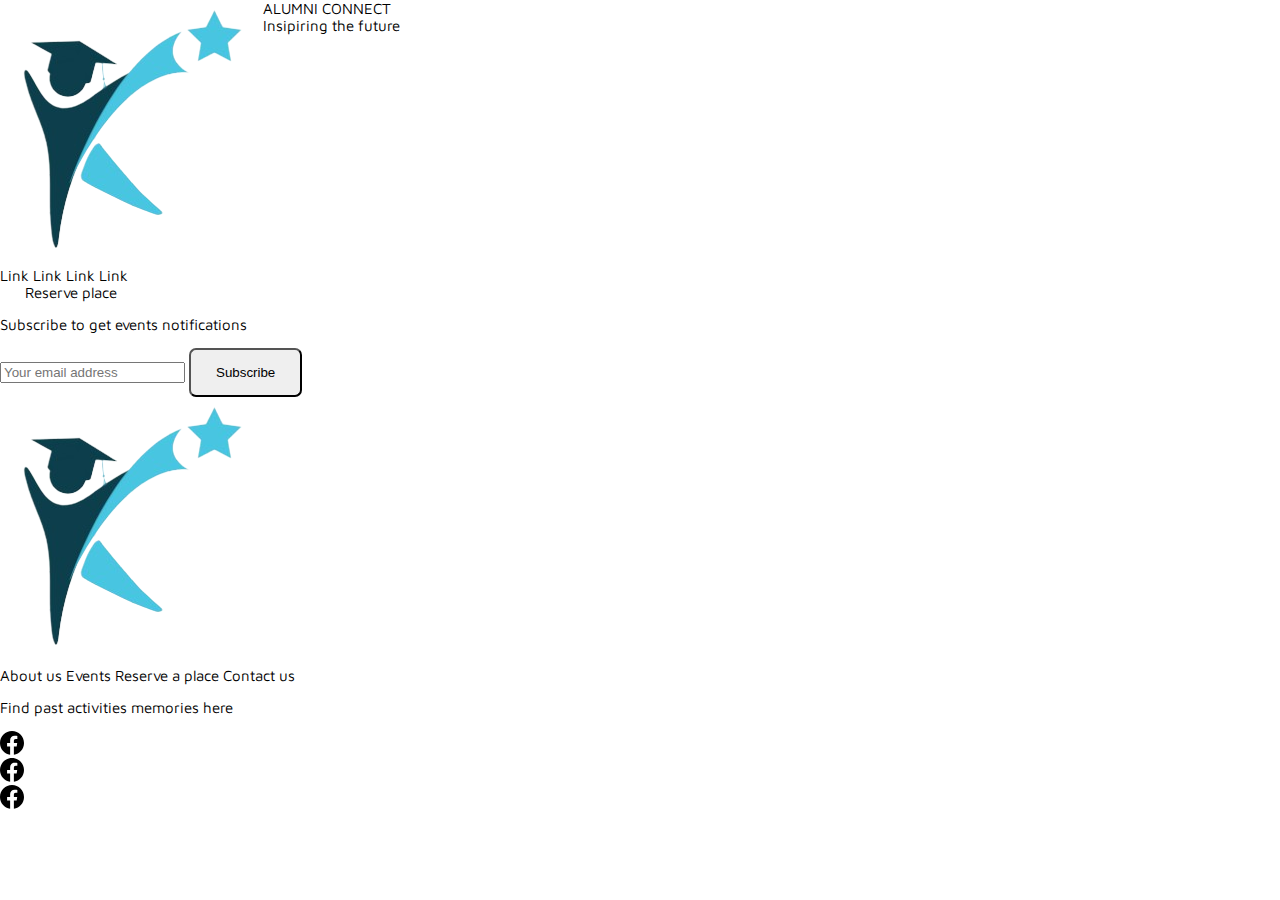
==== index.html @ 7a1c4de3 "Layout and initial commit" ====
<!DOCTYPE html>
<html lang="en">
  <head>
    <meta charset="UTF-8" />
    <meta name="viewport" content="width=device-width, initial-scale=1.0" />
    <title>Document</title>
    <link rel="stylesheet" href="./styles/styles.css" />
    <link
      href="https://fonts.googleapis.com/css2?family=Maven+Pro:wght@400..900&display=swap"
      rel="stylesheet"
    />
  </head>
  <body>
    <div class="body-container">
      <header class="header">
        <div class="brand flex">
          <img src="./images/logo.png" alt="Logo Image" />
          <div class="desc">
            <div class="site-name">ALUMNI CONNECT</div>
            <div class="site-slogan">Insipiring the future</div>
          </div>
        </div>
        <div class="links">
          <a href="#">Link</a>
          <a href="#">Link</a>
          <a href="#">Link</a>
          <a href="#">Link</a>
        </div>
        <div class="primary-btn">
          <a href="#" class="btn-link btn">Reserve place</a>
        </div>
      </header>
    </div>

    <main>
      <section class="section hero-section">
        <!-- Hero section -->
      </section>

      <section class="section upcoming-section">
        <!-- Upcoming -->
      </section>

      <section class="section about-section">
        <!-- about -->
      </section>

      <section class="section three-events-section">
        <!-- Three events -->
      </section>
    </main>

    <footer>
      <div class="newsletter">
        <p>Subscribe to get events notifications</p>
        <div class="input-div">
          <input type="text" name="" placeholder="Your email address " />
          <button class="btn">Subscribe</button>
        </div>
      </div>

      <div class="footer-body">
        <div class="left">
          <div class="logo">
            <img src="./images/logo.png" alt="Logo Image" />
          </div>
          <div class="links">
            <a href="#">About us</a>
            <a href="#">Events</a>
            <a href="#">Reserve a place</a>
            <a href="#">Contact us</a>
          </div>
          <div class="right">
            <p>Find past activities memories here</p>
            <div class="social-media">
              <div class="facebook link">
                <svg height="24" version="1.1" viewBox="0 0 512 512">
                  <path
                    d="M255.022,511.998l0.229,0.001l-0.079,0l-0.15,-0.001Zm1.806,0.001l-0.079,0l0.229,-0.001l-0.15,0.001Zm-2.588,-0.005l0.247,0.001l-0.142,0l-0.105,-0.001Zm3.415,0.001l-0.142,0l0.247,-0.001l-0.105,0.001Zm-4.169,-0.007l0.165,0.001l-0.132,-0.001l-0.033,0Zm4.995,0l-0.132,0.001l0.165,-0.001l-0.033,0Zm0.826,-0.009l-0.058,0.001l0.223,-0.003l-0.165,0.002Zm-6.779,-0.002l0.223,0.003l-0.058,-0.001l-0.165,-0.002Zm7.604,-0.01l-0.135,0.002l0.275,-0.004l-0.14,0.002Zm-8.404,-0.002l0.275,0.004l-0.135,-0.002l-0.14,-0.002Zm9.228,-0.012l-0.182,0.003l0.254,-0.005l-0.072,0.002Zm-9.984,-0.002l0.254,0.005l-0.182,-0.003l-0.072,-0.002Zm-0.937,-0.019l0.225,0.005l-0.04,-0.001l-0.185,-0.004Zm11.745,0.004l-0.04,0.001l0.225,-0.005l-0.185,0.004Zm-12.567,-0.025l0.309,0.008l-0.125,-0.003l-0.184,-0.005Zm13.39,0.005l-0.125,0.003l0.309,-0.008l-0.184,0.005Zm0.823,-0.022l-0.201,0.006l0.316,-0.009l-0.115,0.003Zm-14.967,-0.003l0.316,0.009l-0.201,-0.006l-0.115,-0.003Zm-0.72,-0.022l0.225,0.007l-0.212,-0.007l-0.194,-0.006l0.181,0.006Zm16.509,0l-0.212,0.007l0.225,-0.007l0.181,-0.006l-0.194,0.006Zm0.821,-0.027l-0.112,0.004l0.345,-0.012l-0.233,0.008Zm-18.371,-0.008l0.345,0.012l-0.112,-0.004l-0.233,-0.008Zm-0.749,-0.028l0.362,0.013l-0.201,-0.007l-0.161,-0.006Zm19.941,0.006l-0.201,0.007l0.362,-0.013l-0.161,0.006Zm-20.676,-0.036l0.354,0.015l-0.277,-0.011l-0.077,-0.004Zm21.495,0.004l-0.277,0.011l0.354,-0.015l-0.077,0.004Zm-22.525,-0.049l0.38,0.017l-0.093,-0.003l-0.287,-0.014Zm23.345,0.014l-0.093,0.003l0.38,-0.017l-0.287,0.014Zm-24.084,-0.048l0.394,0.018l-0.186,-0.008l-0.208,-0.01Zm24.902,0.01l-0.186,0.008l0.394,-0.018l-0.208,0.01Zm-25.63,-0.047l0.397,0.02l-0.279,-0.013l-0.118,-0.007Zm26.448,0.007l-0.279,0.013l0.397,-0.02l-0.118,0.007Zm0.818,-0.043l-0.362,0.019l0.321,-0.017l0.378,-0.021l-0.337,0.019Zm-27.925,0.002l0.321,0.017l-0.362,-0.019l-0.337,-0.019l0.378,0.021Zm28.741,-0.048l-0.16,0.009l0.406,-0.023l-0.246,0.014Zm-29.844,-0.014l0.406,0.023l-0.16,-0.009l-0.246,-0.014Zm-0.722,-0.043l0.405,0.024l-0.253,-0.014l-0.152,-0.01Zm31.382,0.01l-0.253,0.014l0.405,-0.024l-0.152,0.01Zm-32.071,-0.053l0.365,0.023l-0.34,-0.021l-0.342,-0.022l0.317,0.02Zm32.887,0.002l-0.34,0.021l0.365,-0.023l0.317,-0.02l-0.342,0.022Zm0.814,-0.053l-0.122,0.008l0.387,-0.026l-0.265,0.018Zm-34.755,-0.018l0.387,0.026l-0.122,-0.008l-0.265,-0.018Zm-0.721,-0.05l0.38,0.027l-0.208,-0.014l-0.172,-0.013Zm36.29,0.013l-0.208,0.014l0.38,-0.027l-0.172,0.013Zm-37.009,-0.064l0.349,0.025l-0.271,-0.019l-0.078,-0.006Zm37.822,0.006l-0.271,0.019l0.349,-0.025l-0.078,0.006Zm-38.789,-0.079l0.306,0.023l-0.074,-0.005l-0.232,-0.018Zm39.602,0.018l-0.074,0.005l0.306,-0.023l-0.232,0.018Zm0.811,-0.063l-0.146,0.011l0.311,-0.025l-0.165,0.014Zm-41.157,-0.014l0.311,0.025l-0.146,-0.011l-0.165,-0.014Zm-0.725,-0.059l0.264,0.022l-0.186,-0.015l-0.078,-0.007Zm42.694,0.007l-0.186,0.015l0.264,-0.022l-0.078,0.007Zm-43.492,-0.074l0.079,0.007l-0.013,-0.001l-0.066,-0.006Zm44.302,0.006l-0.013,0.001l0.079,-0.007l-0.066,0.006Zm0.81,-0.071l-0.072,0.006l0.181,-0.016l-0.109,0.01Zm-45.965,-0.01l0.181,0.016l-0.072,-0.006l-0.109,-0.01Zm-0.75,-0.068l0.135,0.013l-0.084,-0.008l-0.051,-0.005Zm47.523,0.005l-0.084,0.008l0.135,-0.013l-0.051,0.005Zm-63.736,-2.025c-122.319,-19.226 -216,-125.203 -216,-252.887c0,-141.29 114.71,-256 256,-256c141.29,0 256,114.71 256,256c0,127.684 -93.681,233.661 -216,252.887l0,-178.887l59.65,0l11.35,-74l-71,0l0,-48.021c0,-20.245 9.918,-39.979 41.719,-39.979l32.281,0l0,-63c0,0 -29.296,-5 -57.305,-5c-58.476,0 -96.695,35.44 -96.695,99.6l0,56.4l-65,0l0,74l65,0l0,178.887Z"
                  />
                </svg>
              </div>
              <div class="facebook link">
                <svg height="24" version="1.1" viewBox="0 0 512 512">
                  <path
                    d="M255.022,511.998l0.229,0.001l-0.079,0l-0.15,-0.001Zm1.806,0.001l-0.079,0l0.229,-0.001l-0.15,0.001Zm-2.588,-0.005l0.247,0.001l-0.142,0l-0.105,-0.001Zm3.415,0.001l-0.142,0l0.247,-0.001l-0.105,0.001Zm-4.169,-0.007l0.165,0.001l-0.132,-0.001l-0.033,0Zm4.995,0l-0.132,0.001l0.165,-0.001l-0.033,0Zm0.826,-0.009l-0.058,0.001l0.223,-0.003l-0.165,0.002Zm-6.779,-0.002l0.223,0.003l-0.058,-0.001l-0.165,-0.002Zm7.604,-0.01l-0.135,0.002l0.275,-0.004l-0.14,0.002Zm-8.404,-0.002l0.275,0.004l-0.135,-0.002l-0.14,-0.002Zm9.228,-0.012l-0.182,0.003l0.254,-0.005l-0.072,0.002Zm-9.984,-0.002l0.254,0.005l-0.182,-0.003l-0.072,-0.002Zm-0.937,-0.019l0.225,0.005l-0.04,-0.001l-0.185,-0.004Zm11.745,0.004l-0.04,0.001l0.225,-0.005l-0.185,0.004Zm-12.567,-0.025l0.309,0.008l-0.125,-0.003l-0.184,-0.005Zm13.39,0.005l-0.125,0.003l0.309,-0.008l-0.184,0.005Zm0.823,-0.022l-0.201,0.006l0.316,-0.009l-0.115,0.003Zm-14.967,-0.003l0.316,0.009l-0.201,-0.006l-0.115,-0.003Zm-0.72,-0.022l0.225,0.007l-0.212,-0.007l-0.194,-0.006l0.181,0.006Zm16.509,0l-0.212,0.007l0.225,-0.007l0.181,-0.006l-0.194,0.006Zm0.821,-0.027l-0.112,0.004l0.345,-0.012l-0.233,0.008Zm-18.371,-0.008l0.345,0.012l-0.112,-0.004l-0.233,-0.008Zm-0.749,-0.028l0.362,0.013l-0.201,-0.007l-0.161,-0.006Zm19.941,0.006l-0.201,0.007l0.362,-0.013l-0.161,0.006Zm-20.676,-0.036l0.354,0.015l-0.277,-0.011l-0.077,-0.004Zm21.495,0.004l-0.277,0.011l0.354,-0.015l-0.077,0.004Zm-22.525,-0.049l0.38,0.017l-0.093,-0.003l-0.287,-0.014Zm23.345,0.014l-0.093,0.003l0.38,-0.017l-0.287,0.014Zm-24.084,-0.048l0.394,0.018l-0.186,-0.008l-0.208,-0.01Zm24.902,0.01l-0.186,0.008l0.394,-0.018l-0.208,0.01Zm-25.63,-0.047l0.397,0.02l-0.279,-0.013l-0.118,-0.007Zm26.448,0.007l-0.279,0.013l0.397,-0.02l-0.118,0.007Zm0.818,-0.043l-0.362,0.019l0.321,-0.017l0.378,-0.021l-0.337,0.019Zm-27.925,0.002l0.321,0.017l-0.362,-0.019l-0.337,-0.019l0.378,0.021Zm28.741,-0.048l-0.16,0.009l0.406,-0.023l-0.246,0.014Zm-29.844,-0.014l0.406,0.023l-0.16,-0.009l-0.246,-0.014Zm-0.722,-0.043l0.405,0.024l-0.253,-0.014l-0.152,-0.01Zm31.382,0.01l-0.253,0.014l0.405,-0.024l-0.152,0.01Zm-32.071,-0.053l0.365,0.023l-0.34,-0.021l-0.342,-0.022l0.317,0.02Zm32.887,0.002l-0.34,0.021l0.365,-0.023l0.317,-0.02l-0.342,0.022Zm0.814,-0.053l-0.122,0.008l0.387,-0.026l-0.265,0.018Zm-34.755,-0.018l0.387,0.026l-0.122,-0.008l-0.265,-0.018Zm-0.721,-0.05l0.38,0.027l-0.208,-0.014l-0.172,-0.013Zm36.29,0.013l-0.208,0.014l0.38,-0.027l-0.172,0.013Zm-37.009,-0.064l0.349,0.025l-0.271,-0.019l-0.078,-0.006Zm37.822,0.006l-0.271,0.019l0.349,-0.025l-0.078,0.006Zm-38.789,-0.079l0.306,0.023l-0.074,-0.005l-0.232,-0.018Zm39.602,0.018l-0.074,0.005l0.306,-0.023l-0.232,0.018Zm0.811,-0.063l-0.146,0.011l0.311,-0.025l-0.165,0.014Zm-41.157,-0.014l0.311,0.025l-0.146,-0.011l-0.165,-0.014Zm-0.725,-0.059l0.264,0.022l-0.186,-0.015l-0.078,-0.007Zm42.694,0.007l-0.186,0.015l0.264,-0.022l-0.078,0.007Zm-43.492,-0.074l0.079,0.007l-0.013,-0.001l-0.066,-0.006Zm44.302,0.006l-0.013,0.001l0.079,-0.007l-0.066,0.006Zm0.81,-0.071l-0.072,0.006l0.181,-0.016l-0.109,0.01Zm-45.965,-0.01l0.181,0.016l-0.072,-0.006l-0.109,-0.01Zm-0.75,-0.068l0.135,0.013l-0.084,-0.008l-0.051,-0.005Zm47.523,0.005l-0.084,0.008l0.135,-0.013l-0.051,0.005Zm-63.736,-2.025c-122.319,-19.226 -216,-125.203 -216,-252.887c0,-141.29 114.71,-256 256,-256c141.29,0 256,114.71 256,256c0,127.684 -93.681,233.661 -216,252.887l0,-178.887l59.65,0l11.35,-74l-71,0l0,-48.021c0,-20.245 9.918,-39.979 41.719,-39.979l32.281,0l0,-63c0,0 -29.296,-5 -57.305,-5c-58.476,0 -96.695,35.44 -96.695,99.6l0,56.4l-65,0l0,74l65,0l0,178.887Z"
                  />
                </svg>
              </div>
              <div class="facebook link">
                <svg height="24" version="1.1" viewBox="0 0 512 512">
                  <path
                    d="M255.022,511.998l0.229,0.001l-0.079,0l-0.15,-0.001Zm1.806,0.001l-0.079,0l0.229,-0.001l-0.15,0.001Zm-2.588,-0.005l0.247,0.001l-0.142,0l-0.105,-0.001Zm3.415,0.001l-0.142,0l0.247,-0.001l-0.105,0.001Zm-4.169,-0.007l0.165,0.001l-0.132,-0.001l-0.033,0Zm4.995,0l-0.132,0.001l0.165,-0.001l-0.033,0Zm0.826,-0.009l-0.058,0.001l0.223,-0.003l-0.165,0.002Zm-6.779,-0.002l0.223,0.003l-0.058,-0.001l-0.165,-0.002Zm7.604,-0.01l-0.135,0.002l0.275,-0.004l-0.14,0.002Zm-8.404,-0.002l0.275,0.004l-0.135,-0.002l-0.14,-0.002Zm9.228,-0.012l-0.182,0.003l0.254,-0.005l-0.072,0.002Zm-9.984,-0.002l0.254,0.005l-0.182,-0.003l-0.072,-0.002Zm-0.937,-0.019l0.225,0.005l-0.04,-0.001l-0.185,-0.004Zm11.745,0.004l-0.04,0.001l0.225,-0.005l-0.185,0.004Zm-12.567,-0.025l0.309,0.008l-0.125,-0.003l-0.184,-0.005Zm13.39,0.005l-0.125,0.003l0.309,-0.008l-0.184,0.005Zm0.823,-0.022l-0.201,0.006l0.316,-0.009l-0.115,0.003Zm-14.967,-0.003l0.316,0.009l-0.201,-0.006l-0.115,-0.003Zm-0.72,-0.022l0.225,0.007l-0.212,-0.007l-0.194,-0.006l0.181,0.006Zm16.509,0l-0.212,0.007l0.225,-0.007l0.181,-0.006l-0.194,0.006Zm0.821,-0.027l-0.112,0.004l0.345,-0.012l-0.233,0.008Zm-18.371,-0.008l0.345,0.012l-0.112,-0.004l-0.233,-0.008Zm-0.749,-0.028l0.362,0.013l-0.201,-0.007l-0.161,-0.006Zm19.941,0.006l-0.201,0.007l0.362,-0.013l-0.161,0.006Zm-20.676,-0.036l0.354,0.015l-0.277,-0.011l-0.077,-0.004Zm21.495,0.004l-0.277,0.011l0.354,-0.015l-0.077,0.004Zm-22.525,-0.049l0.38,0.017l-0.093,-0.003l-0.287,-0.014Zm23.345,0.014l-0.093,0.003l0.38,-0.017l-0.287,0.014Zm-24.084,-0.048l0.394,0.018l-0.186,-0.008l-0.208,-0.01Zm24.902,0.01l-0.186,0.008l0.394,-0.018l-0.208,0.01Zm-25.63,-0.047l0.397,0.02l-0.279,-0.013l-0.118,-0.007Zm26.448,0.007l-0.279,0.013l0.397,-0.02l-0.118,0.007Zm0.818,-0.043l-0.362,0.019l0.321,-0.017l0.378,-0.021l-0.337,0.019Zm-27.925,0.002l0.321,0.017l-0.362,-0.019l-0.337,-0.019l0.378,0.021Zm28.741,-0.048l-0.16,0.009l0.406,-0.023l-0.246,0.014Zm-29.844,-0.014l0.406,0.023l-0.16,-0.009l-0.246,-0.014Zm-0.722,-0.043l0.405,0.024l-0.253,-0.014l-0.152,-0.01Zm31.382,0.01l-0.253,0.014l0.405,-0.024l-0.152,0.01Zm-32.071,-0.053l0.365,0.023l-0.34,-0.021l-0.342,-0.022l0.317,0.02Zm32.887,0.002l-0.34,0.021l0.365,-0.023l0.317,-0.02l-0.342,0.022Zm0.814,-0.053l-0.122,0.008l0.387,-0.026l-0.265,0.018Zm-34.755,-0.018l0.387,0.026l-0.122,-0.008l-0.265,-0.018Zm-0.721,-0.05l0.38,0.027l-0.208,-0.014l-0.172,-0.013Zm36.29,0.013l-0.208,0.014l0.38,-0.027l-0.172,0.013Zm-37.009,-0.064l0.349,0.025l-0.271,-0.019l-0.078,-0.006Zm37.822,0.006l-0.271,0.019l0.349,-0.025l-0.078,0.006Zm-38.789,-0.079l0.306,0.023l-0.074,-0.005l-0.232,-0.018Zm39.602,0.018l-0.074,0.005l0.306,-0.023l-0.232,0.018Zm0.811,-0.063l-0.146,0.011l0.311,-0.025l-0.165,0.014Zm-41.157,-0.014l0.311,0.025l-0.146,-0.011l-0.165,-0.014Zm-0.725,-0.059l0.264,0.022l-0.186,-0.015l-0.078,-0.007Zm42.694,0.007l-0.186,0.015l0.264,-0.022l-0.078,0.007Zm-43.492,-0.074l0.079,0.007l-0.013,-0.001l-0.066,-0.006Zm44.302,0.006l-0.013,0.001l0.079,-0.007l-0.066,0.006Zm0.81,-0.071l-0.072,0.006l0.181,-0.016l-0.109,0.01Zm-45.965,-0.01l0.181,0.016l-0.072,-0.006l-0.109,-0.01Zm-0.75,-0.068l0.135,0.013l-0.084,-0.008l-0.051,-0.005Zm47.523,0.005l-0.084,0.008l0.135,-0.013l-0.051,0.005Zm-63.736,-2.025c-122.319,-19.226 -216,-125.203 -216,-252.887c0,-141.29 114.71,-256 256,-256c141.29,0 256,114.71 256,256c0,127.684 -93.681,233.661 -216,252.887l0,-178.887l59.65,0l11.35,-74l-71,0l0,-48.021c0,-20.245 9.918,-39.979 41.719,-39.979l32.281,0l0,-63c0,0 -29.296,-5 -57.305,-5c-58.476,0 -96.695,35.44 -96.695,99.6l0,56.4l-65,0l0,74l65,0l0,178.887Z"
                  />
                </svg>
              </div>
            </div>
          </div>
        </div>
      </div>
    </footer>
  </body>
</html>
---- styles/styles.css ----
@import url("https://fonts.googleapis.com/css2?family=Poppins:ital,wght@0,100;0,200;0,300;0,400;0,500;0,600;0,700;0,800;0,900;1,100;1,200;1,300;1,400;1,500;1,600;1,700;1,800;1,900&display=swap");
@import url("https://fonts.googleapis.com/css2?family=Maven+Pro:wght@400..900&display=swap");

* {
  box-sizing: border-box;
  outline: none;
}

:root {
  --primary-color: #0d3e4c;
  --secondary-color: #48c5e1;
}

body {
  font-family: "Maven Pro";
  font-size: 15px;
  padding: 0;
  margin: 0;
}

/* Common styles */
.flex {
  display: flex;
}

.align-center {
  align-items: center;
}
.justify-center {
  justify-content: center;
}

a {
  text-decoration: none;
  color: inherit;
}

.bg-primary {
  background: var(--primary-color);
}
.light-primary {
  background: var(--secondary-color);
}

.color-primary {
  color: var(--primary-color);
}
.light-color {
  color: var(--secondary-color);
}

.btn {
  padding: 15px 25px;
  border-radius: 7px;
}

/* Divine */

/* Divine End */

/* Kellia */

/* Kellia end */
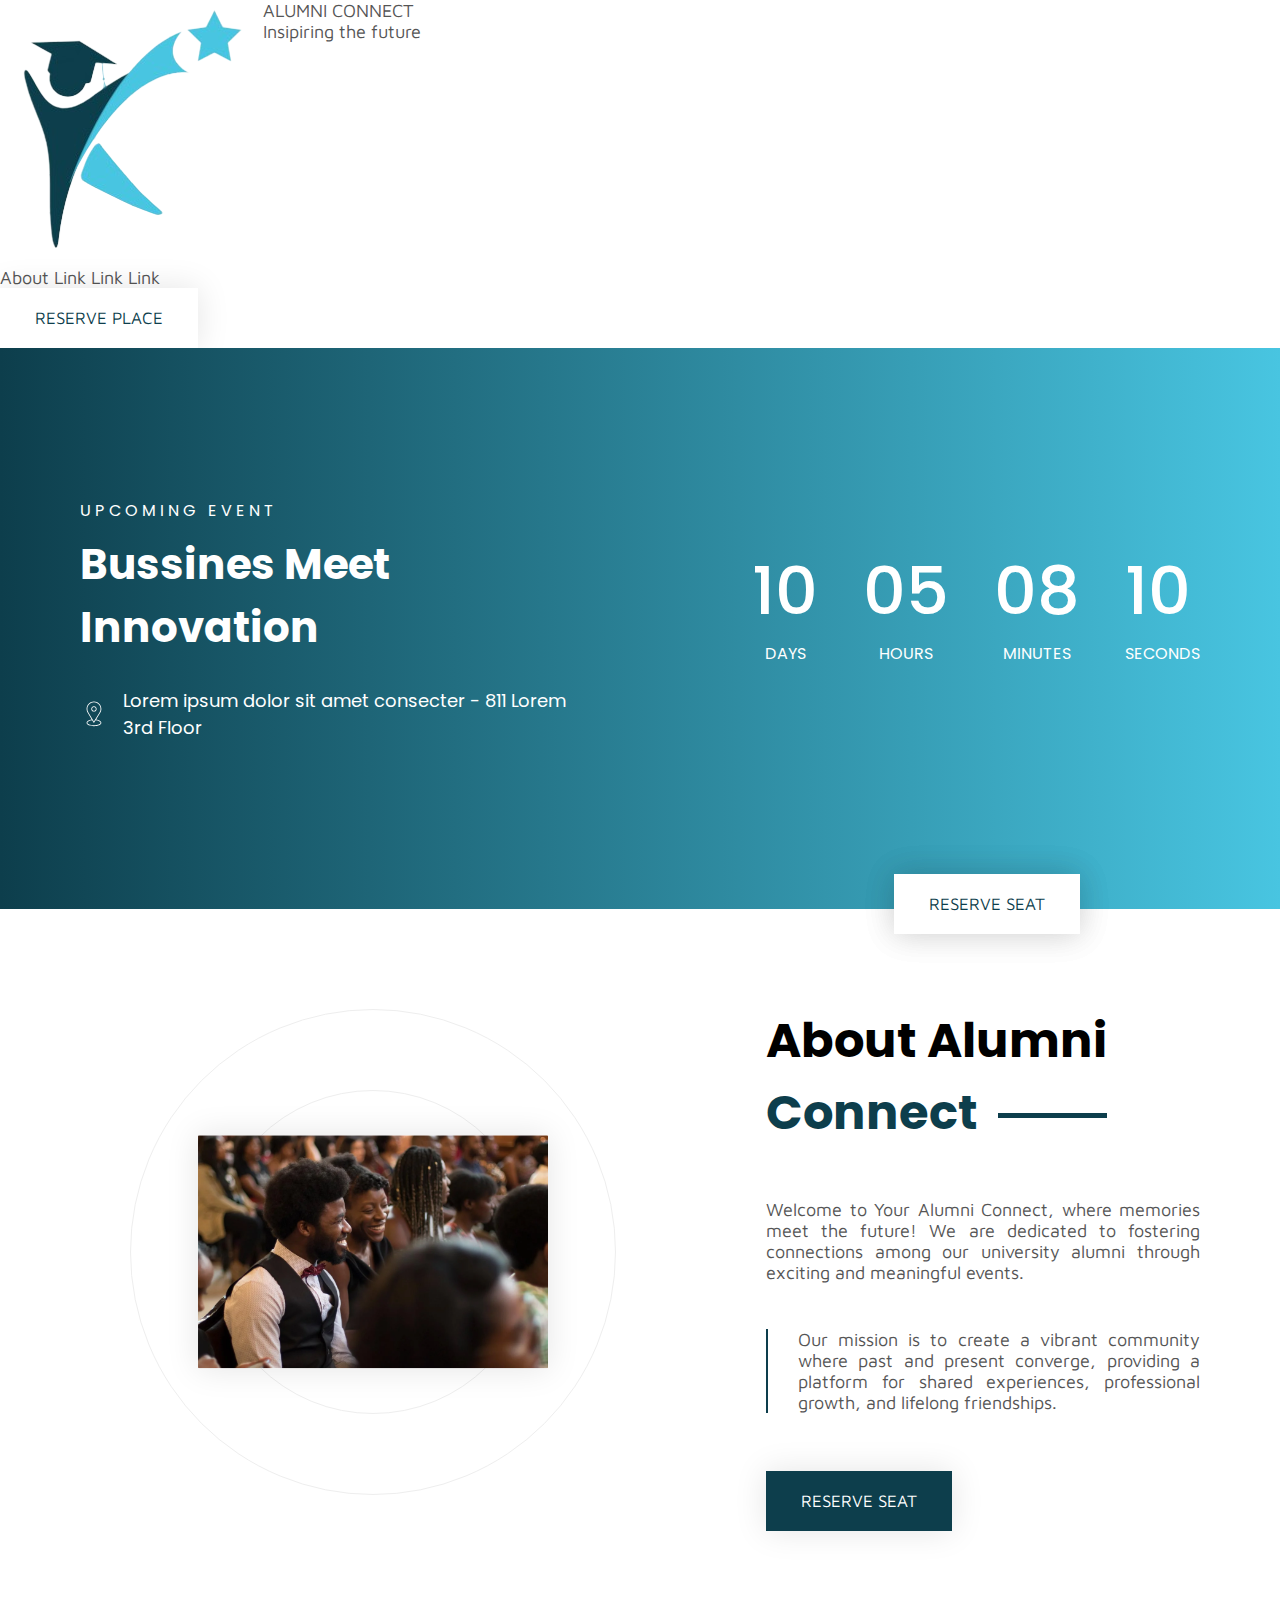
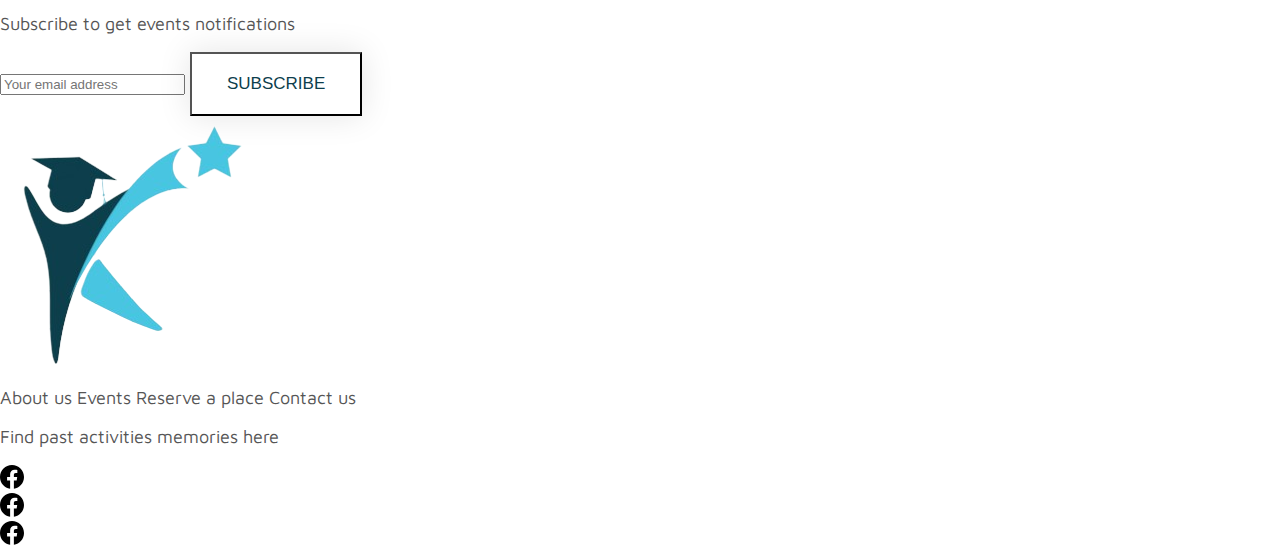
==== commit 71cedfa5: "Upcoming section and About" ====
--- a/index.html
+++ b/index.html
@@ -21,7 +21,7 @@
           </div>
         </div>
         <div class="links">
-          <a href="#">Link</a>
+          <a href="#">About </a>
           <a href="#">Link</a>
           <a href="#">Link</a>
           <a href="#">Link</a>
@@ -38,11 +38,98 @@
       </section>
 
       <section class="section upcoming-section">
-        <!-- Upcoming -->
+        <div class="content flex items-center">
+          <div class="event-details">
+            <div class="head-title">UPCOMing Event</div>
+            <div class="event-title">Bussines Meet Innovation</div>
+            <div class="event-location">
+              <svg
+                class="icon"
+                viewBox="0 0 100.353 100.352"
+                xml:space="preserve"
+                xmlns="http://www.w3.org/2000/svg"
+                enable-background="new 0 0 100.353 100.352"
+              >
+                <path
+                  d="m58.23 69.992 14.993-24.108c.049-.078.09-.16.122-.245a26.697 26.697 0 0 0 3.956-13.969c0-14.772-12.018-26.79-26.79-26.79S23.72 16.898 23.72 31.67c0 4.925 1.369 9.75 3.96 13.975.03.074.065.146.107.216l14.455 24.191c-11.221 1.586-18.6 6.2-18.6 11.797 0 6.935 11.785 12.366 26.829 12.366S77.3 88.783 77.3 81.849c.001-5.623-7.722-10.34-19.07-11.857zM30.373 44.294A23.708 23.708 0 0 1 26.72 31.67c0-13.118 10.672-23.79 23.791-23.79 13.118 0 23.79 10.672 23.79 23.79 0 4.457-1.263 8.822-3.652 12.624-.05.08-.091.163-.124.249L54.685 70.01c-.238.365-.285.448-.576.926l-4 6.432-19.602-32.804a1.508 1.508 0 0 0-.134-.27zm20.099 46.921c-14.043 0-23.829-4.937-23.829-9.366 0-4.02 7.37-7.808 17.283-8.981l4.87 8.151c.269.449.751.726 1.274.73h.013c.518 0 1-.268 1.274-.708l5.12-8.232C66.548 73.9 74.3 77.784 74.3 81.849c.001 4.43-9.785 9.366-23.828 9.366z"
+                  fill="#ffffff"
+                  class="fill-000000"
+                ></path>
+                <path
+                  d="M60.213 31.67c0-5.371-4.37-9.741-9.741-9.741s-9.741 4.37-9.741 9.741 4.37 9.741 9.741 9.741c5.371 0 9.741-4.37 9.741-9.741zm-16.482 0c0-3.717 3.024-6.741 6.741-6.741s6.741 3.024 6.741 6.741-3.023 6.741-6.741 6.741-6.741-3.024-6.741-6.741z"
+                  fill="#ffffff"
+                  class="fill-000000"
+                ></path>
+              </svg>
+              <p>Lorem ipsum dolor sit amet consecter - 811 Lorem 3rd Floor</p>
+            </div>
+          </div>
+          <div class="event-time">
+            <div class="flex">
+              <div class="time">
+                <div class="num">10</div>
+                <div class="text">days</div>
+              </div>
+              <div class="time">
+                <div class="num">05</div>
+                <div class="text">hours</div>
+              </div>
+              <div class="time">
+                <div class="num">08</div>
+                <div class="text">minutes</div>
+              </div>
+              <div class="time">
+                <div class="num">10</div>
+                <div class="text">seconds</div>
+              </div>
+            </div>
+          </div>
+        </div>
+        <div class="absolute-btn">
+          <a href="reserve.html" class="btn">Reserve seat</a>
+        </div>
       </section>
 
       <section class="section about-section">
         <!-- about -->
+        <div class="content">
+          <div class="image">
+            <div class="circles">
+              <div class="circle">
+                <div class="circle">
+                  <div class="circle">
+                    <img src="./images/meeting.webp" alt="" class="meet" />
+                  </div>
+                </div>
+              </div>
+            </div>
+          </div>
+          <div class="text">
+            <div class="head-title">
+              <h1>
+                About Alumni
+                <span class="color-primary"
+                  ><span class="text-span">Connect</span></span
+                >
+              </h1>
+            </div>
+            <div class="desc">
+              <p>
+                Welcome to Your Alumni Connect, where memories meet the future!
+                We are dedicated to fostering connections among our university
+                alumni through exciting and meaningful events.
+              </p>
+              <p class="second">
+                Our mission is to create a vibrant community where past and
+                present converge, providing a platform for shared experiences,
+                professional growth, and lifelong friendships.
+              </p>
+              <div class="links">
+                <a href="reserve.html" class="btn btn-primary">Reserve seat</a>
+              </div>
+            </div>
+          </div>
+        </div>
       </section>
 
       <section class="section three-events-section">
--- a/styles/styles.css
+++ b/styles/styles.css
@@ -1,5 +1,8 @@
 @import url("https://fonts.googleapis.com/css2?family=Poppins:ital,wght@0,100;0,200;0,300;0,400;0,500;0,600;0,700;0,800;0,900;1,100;1,200;1,300;1,400;1,500;1,600;1,700;1,800;1,900&display=swap");
 @import url("https://fonts.googleapis.com/css2?family=Maven+Pro:wght@400..900&display=swap");
+@import url("divine.css");
+@import url("kellia.css");
+@import url("reponse.css");
 
 * {
   box-sizing: border-box;
@@ -13,9 +16,10 @@
 
 body {
   font-family: "Maven Pro";
-  font-size: 15px;
+  font-size: 18px;
   padding: 0;
   margin: 0;
+  color: #555;
 }
 
 /* Common styles */
@@ -50,14 +54,10 @@
 }
 
 .btn {
-  padding: 15px 25px;
-  border-radius: 7px;
+  padding: 20px 35px;
+  display: inline-block;
+  font-weight: 400;
+  font-size: 17px;
+  text-transform: uppercase;
+  transition: 0.5s;
 }
-
-/* Divine */
-
-/* Divine End */
-
-/* Kellia */
-
-/* Kellia end */
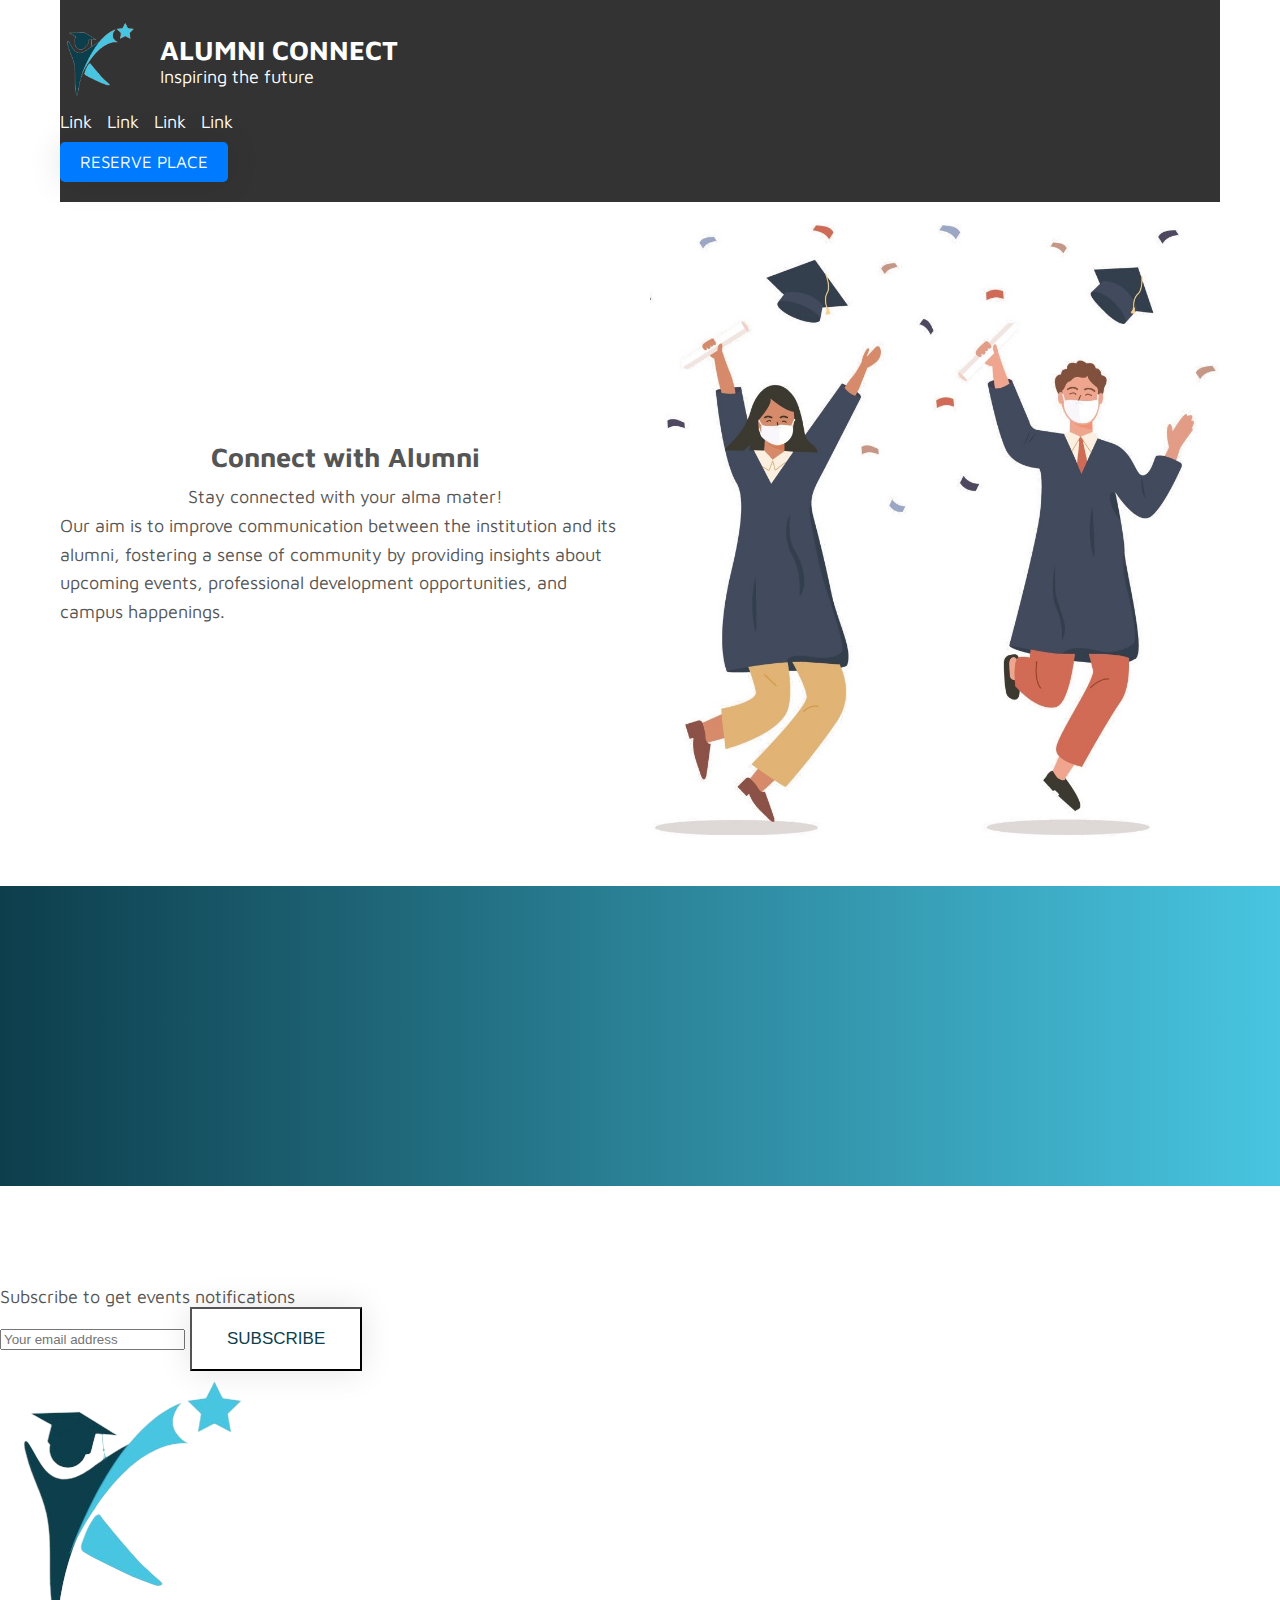
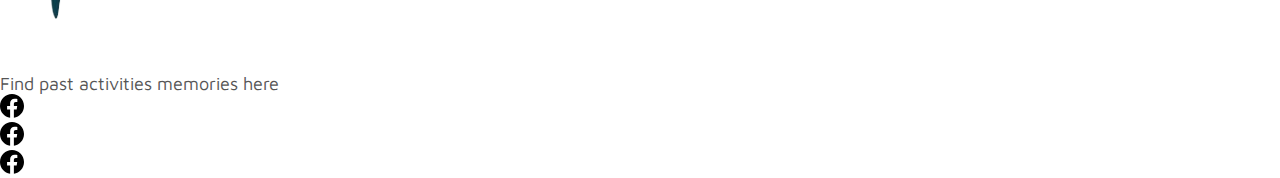
==== commit d2ab9ddc: "Centered title for Connect with Alumni" ====
--- a/index.html
+++ b/index.html
@@ -17,11 +17,11 @@
           <img src="./images/logo.png" alt="Logo Image" />
           <div class="desc">
             <div class="site-name">ALUMNI CONNECT</div>
-            <div class="site-slogan">Insipiring the future</div>
+            <div class="site-slogan">Inspiring the future</div>
           </div>
         </div>
         <div class="links">
-          <a href="#">About </a>
+          <a href="#">Link</a>
           <a href="#">Link</a>
           <a href="#">Link</a>
           <a href="#">Link</a>
@@ -32,104 +32,28 @@
       </header>
     </div>
 
-    <main>
-      <section class="section hero-section">
-        <!-- Hero section -->
+    <main> 
+        <section class="section" id="hello">
+          <div class="container">
+              <div class="flex items-center row">
+                  <div class="col-md-6">
+                      <h2 class="text-center">Connect with Alumni</h2>
+                      <p class="text-center">Stay connected with your alma mater!</p>
+                      <p>Our aim is to improve communication between the institution and its alumni, fostering a sense of community by providing insights about upcoming events, professional development opportunities, and campus happenings.</p>
+                  </div>
+                  <div class="col-md-6">
+                      <img src="./images/hellophoto.jpg" alt="hellophoto Image">
+                  </div>
+              </div>
+          </div>
       </section>
 
       <section class="section upcoming-section">
-        <div class="content flex items-center">
-          <div class="event-details">
-            <div class="head-title">UPCOMing Event</div>
-            <div class="event-title">Bussines Meet Innovation</div>
-            <div class="event-location">
-              <svg
-                class="icon"
-                viewBox="0 0 100.353 100.352"
-                xml:space="preserve"
-                xmlns="http://www.w3.org/2000/svg"
-                enable-background="new 0 0 100.353 100.352"
-              >
-                <path
-                  d="m58.23 69.992 14.993-24.108c.049-.078.09-.16.122-.245a26.697 26.697 0 0 0 3.956-13.969c0-14.772-12.018-26.79-26.79-26.79S23.72 16.898 23.72 31.67c0 4.925 1.369 9.75 3.96 13.975.03.074.065.146.107.216l14.455 24.191c-11.221 1.586-18.6 6.2-18.6 11.797 0 6.935 11.785 12.366 26.829 12.366S77.3 88.783 77.3 81.849c.001-5.623-7.722-10.34-19.07-11.857zM30.373 44.294A23.708 23.708 0 0 1 26.72 31.67c0-13.118 10.672-23.79 23.791-23.79 13.118 0 23.79 10.672 23.79 23.79 0 4.457-1.263 8.822-3.652 12.624-.05.08-.091.163-.124.249L54.685 70.01c-.238.365-.285.448-.576.926l-4 6.432-19.602-32.804a1.508 1.508 0 0 0-.134-.27zm20.099 46.921c-14.043 0-23.829-4.937-23.829-9.366 0-4.02 7.37-7.808 17.283-8.981l4.87 8.151c.269.449.751.726 1.274.73h.013c.518 0 1-.268 1.274-.708l5.12-8.232C66.548 73.9 74.3 77.784 74.3 81.849c.001 4.43-9.785 9.366-23.828 9.366z"
-                  fill="#ffffff"
-                  class="fill-000000"
-                ></path>
-                <path
-                  d="M60.213 31.67c0-5.371-4.37-9.741-9.741-9.741s-9.741 4.37-9.741 9.741 4.37 9.741 9.741 9.741c5.371 0 9.741-4.37 9.741-9.741zm-16.482 0c0-3.717 3.024-6.741 6.741-6.741s6.741 3.024 6.741 6.741-3.023 6.741-6.741 6.741-6.741-3.024-6.741-6.741z"
-                  fill="#ffffff"
-                  class="fill-000000"
-                ></path>
-              </svg>
-              <p>Lorem ipsum dolor sit amet consecter - 811 Lorem 3rd Floor</p>
-            </div>
-          </div>
-          <div class="event-time">
-            <div class="flex">
-              <div class="time">
-                <div class="num">10</div>
-                <div class="text">days</div>
-              </div>
-              <div class="time">
-                <div class="num">05</div>
-                <div class="text">hours</div>
-              </div>
-              <div class="time">
-                <div class="num">08</div>
-                <div class="text">minutes</div>
-              </div>
-              <div class="time">
-                <div class="num">10</div>
-                <div class="text">seconds</div>
-              </div>
-            </div>
-          </div>
-        </div>
-        <div class="absolute-btn">
-          <a href="reserve.html" class="btn">Reserve seat</a>
-        </div>
+        <!-- Upcoming -->
       </section>
 
       <section class="section about-section">
         <!-- about -->
-        <div class="content">
-          <div class="image">
-            <div class="circles">
-              <div class="circle">
-                <div class="circle">
-                  <div class="circle">
-                    <img src="./images/meeting.webp" alt="" class="meet" />
-                  </div>
-                </div>
-              </div>
-            </div>
-          </div>
-          <div class="text">
-            <div class="head-title">
-              <h1>
-                About Alumni
-                <span class="color-primary"
-                  ><span class="text-span">Connect</span></span
-                >
-              </h1>
-            </div>
-            <div class="desc">
-              <p>
-                Welcome to Your Alumni Connect, where memories meet the future!
-                We are dedicated to fostering connections among our university
-                alumni through exciting and meaningful events.
-              </p>
-              <p class="second">
-                Our mission is to create a vibrant community where past and
-                present converge, providing a platform for shared experiences,
-                professional growth, and lifelong friendships.
-              </p>
-              <div class="links">
-                <a href="reserve.html" class="btn btn-primary">Reserve seat</a>
-              </div>
-            </div>
-          </div>
-        </div>
       </section>
 
       <section class="section three-events-section">
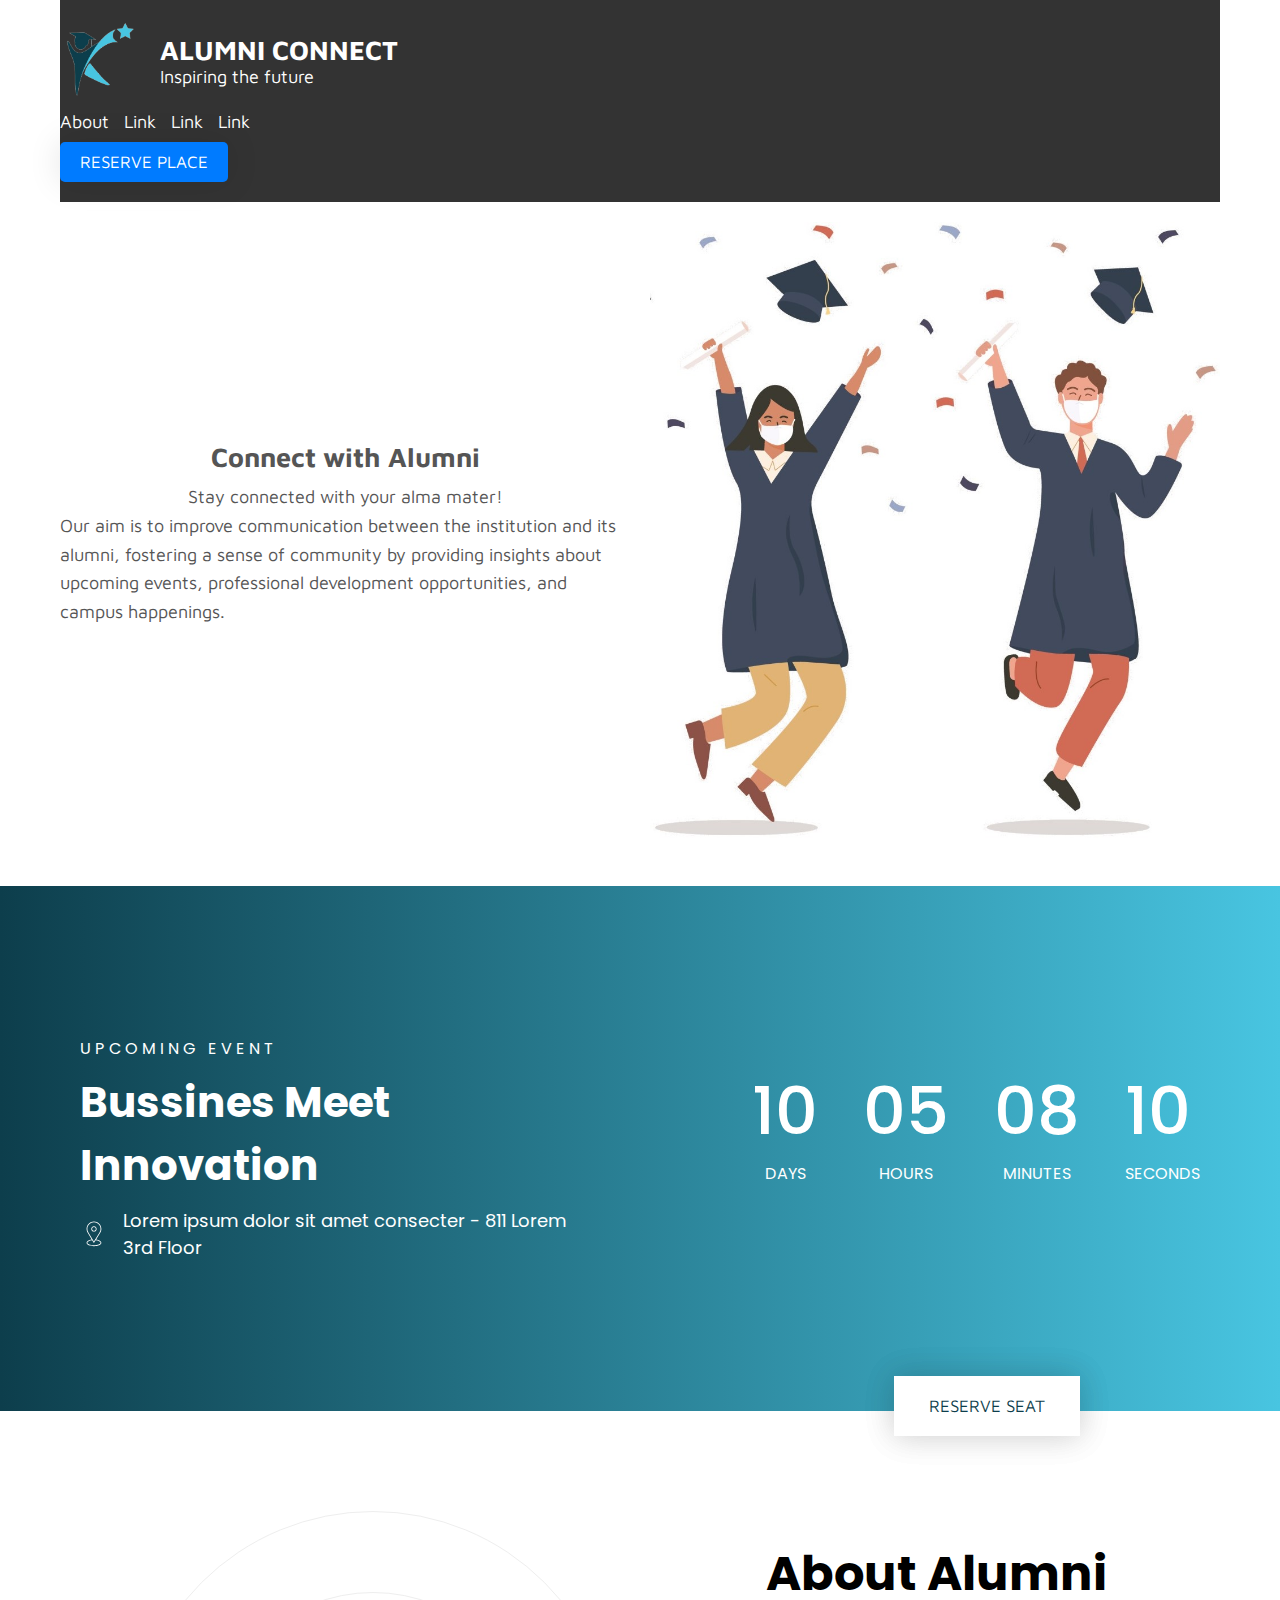
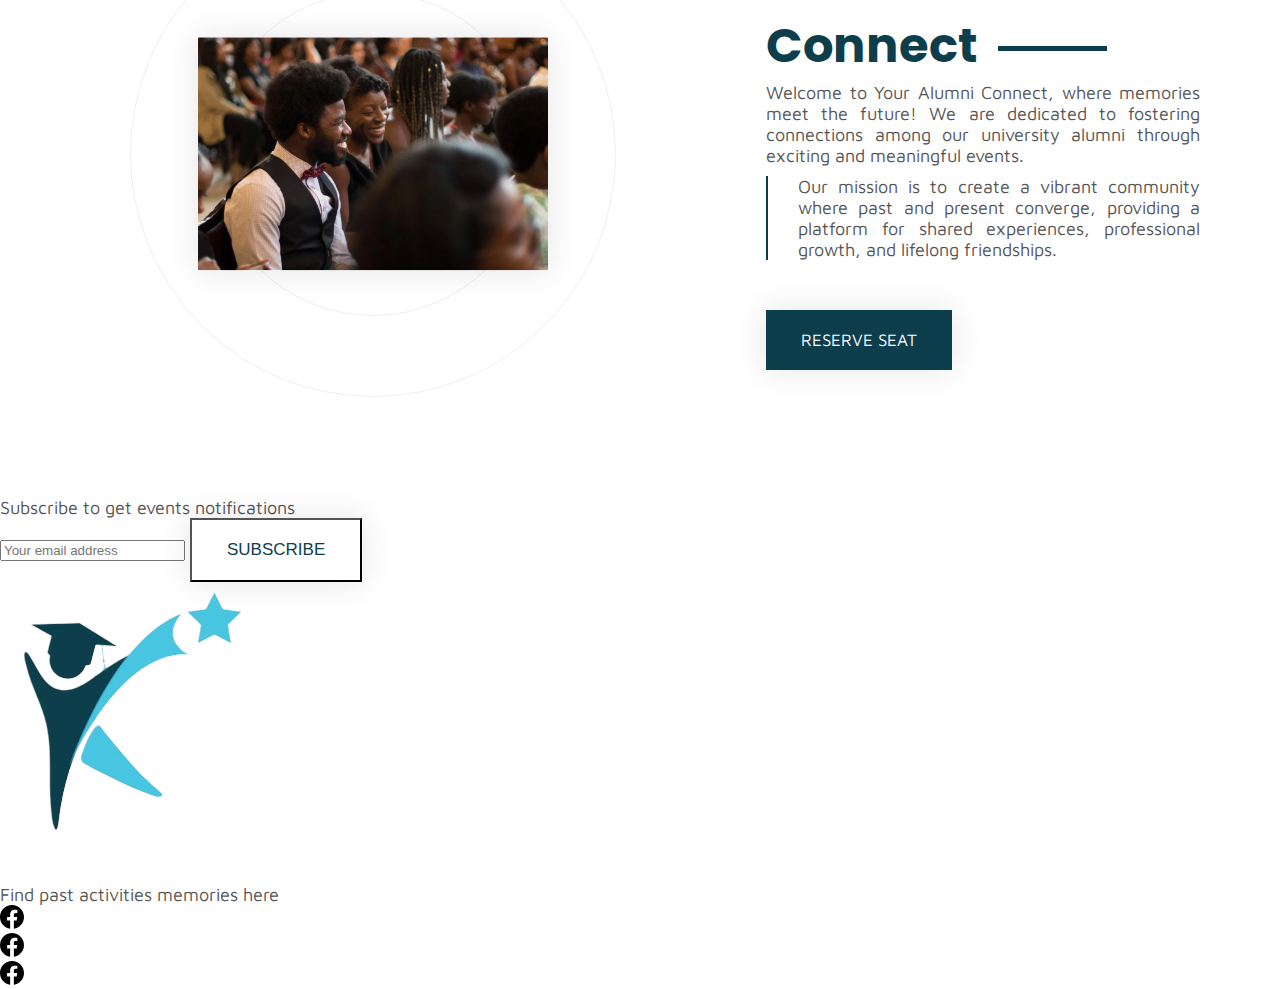
==== commit a7694eea: "Merge pull request #2 from divinekaremera/hellosection" ====
--- a/index.html
+++ b/index.html
@@ -21,7 +21,7 @@
           </div>
         </div>
         <div class="links">
-          <a href="#">Link</a>
+          <a href="#">About </a>
           <a href="#">Link</a>
           <a href="#">Link</a>
           <a href="#">Link</a>
@@ -49,11 +49,98 @@
       </section>
 
       <section class="section upcoming-section">
-        <!-- Upcoming -->
+        <div class="content flex items-center">
+          <div class="event-details">
+            <div class="head-title">UPCOMing Event</div>
+            <div class="event-title">Bussines Meet Innovation</div>
+            <div class="event-location">
+              <svg
+                class="icon"
+                viewBox="0 0 100.353 100.352"
+                xml:space="preserve"
+                xmlns="http://www.w3.org/2000/svg"
+                enable-background="new 0 0 100.353 100.352"
+              >
+                <path
+                  d="m58.23 69.992 14.993-24.108c.049-.078.09-.16.122-.245a26.697 26.697 0 0 0 3.956-13.969c0-14.772-12.018-26.79-26.79-26.79S23.72 16.898 23.72 31.67c0 4.925 1.369 9.75 3.96 13.975.03.074.065.146.107.216l14.455 24.191c-11.221 1.586-18.6 6.2-18.6 11.797 0 6.935 11.785 12.366 26.829 12.366S77.3 88.783 77.3 81.849c.001-5.623-7.722-10.34-19.07-11.857zM30.373 44.294A23.708 23.708 0 0 1 26.72 31.67c0-13.118 10.672-23.79 23.791-23.79 13.118 0 23.79 10.672 23.79 23.79 0 4.457-1.263 8.822-3.652 12.624-.05.08-.091.163-.124.249L54.685 70.01c-.238.365-.285.448-.576.926l-4 6.432-19.602-32.804a1.508 1.508 0 0 0-.134-.27zm20.099 46.921c-14.043 0-23.829-4.937-23.829-9.366 0-4.02 7.37-7.808 17.283-8.981l4.87 8.151c.269.449.751.726 1.274.73h.013c.518 0 1-.268 1.274-.708l5.12-8.232C66.548 73.9 74.3 77.784 74.3 81.849c.001 4.43-9.785 9.366-23.828 9.366z"
+                  fill="#ffffff"
+                  class="fill-000000"
+                ></path>
+                <path
+                  d="M60.213 31.67c0-5.371-4.37-9.741-9.741-9.741s-9.741 4.37-9.741 9.741 4.37 9.741 9.741 9.741c5.371 0 9.741-4.37 9.741-9.741zm-16.482 0c0-3.717 3.024-6.741 6.741-6.741s6.741 3.024 6.741 6.741-3.023 6.741-6.741 6.741-6.741-3.024-6.741-6.741z"
+                  fill="#ffffff"
+                  class="fill-000000"
+                ></path>
+              </svg>
+              <p>Lorem ipsum dolor sit amet consecter - 811 Lorem 3rd Floor</p>
+            </div>
+          </div>
+          <div class="event-time">
+            <div class="flex">
+              <div class="time">
+                <div class="num">10</div>
+                <div class="text">days</div>
+              </div>
+              <div class="time">
+                <div class="num">05</div>
+                <div class="text">hours</div>
+              </div>
+              <div class="time">
+                <div class="num">08</div>
+                <div class="text">minutes</div>
+              </div>
+              <div class="time">
+                <div class="num">10</div>
+                <div class="text">seconds</div>
+              </div>
+            </div>
+          </div>
+        </div>
+        <div class="absolute-btn">
+          <a href="reserve.html" class="btn">Reserve seat</a>
+        </div>
       </section>
 
       <section class="section about-section">
         <!-- about -->
+        <div class="content">
+          <div class="image">
+            <div class="circles">
+              <div class="circle">
+                <div class="circle">
+                  <div class="circle">
+                    <img src="./images/meeting.webp" alt="" class="meet" />
+                  </div>
+                </div>
+              </div>
+            </div>
+          </div>
+          <div class="text">
+            <div class="head-title">
+              <h1>
+                About Alumni
+                <span class="color-primary"
+                  ><span class="text-span">Connect</span></span
+                >
+              </h1>
+            </div>
+            <div class="desc">
+              <p>
+                Welcome to Your Alumni Connect, where memories meet the future!
+                We are dedicated to fostering connections among our university
+                alumni through exciting and meaningful events.
+              </p>
+              <p class="second">
+                Our mission is to create a vibrant community where past and
+                present converge, providing a platform for shared experiences,
+                professional growth, and lifelong friendships.
+              </p>
+              <div class="links">
+                <a href="reserve.html" class="btn btn-primary">Reserve seat</a>
+              </div>
+            </div>
+          </div>
+        </div>
       </section>
 
       <section class="section three-events-section">
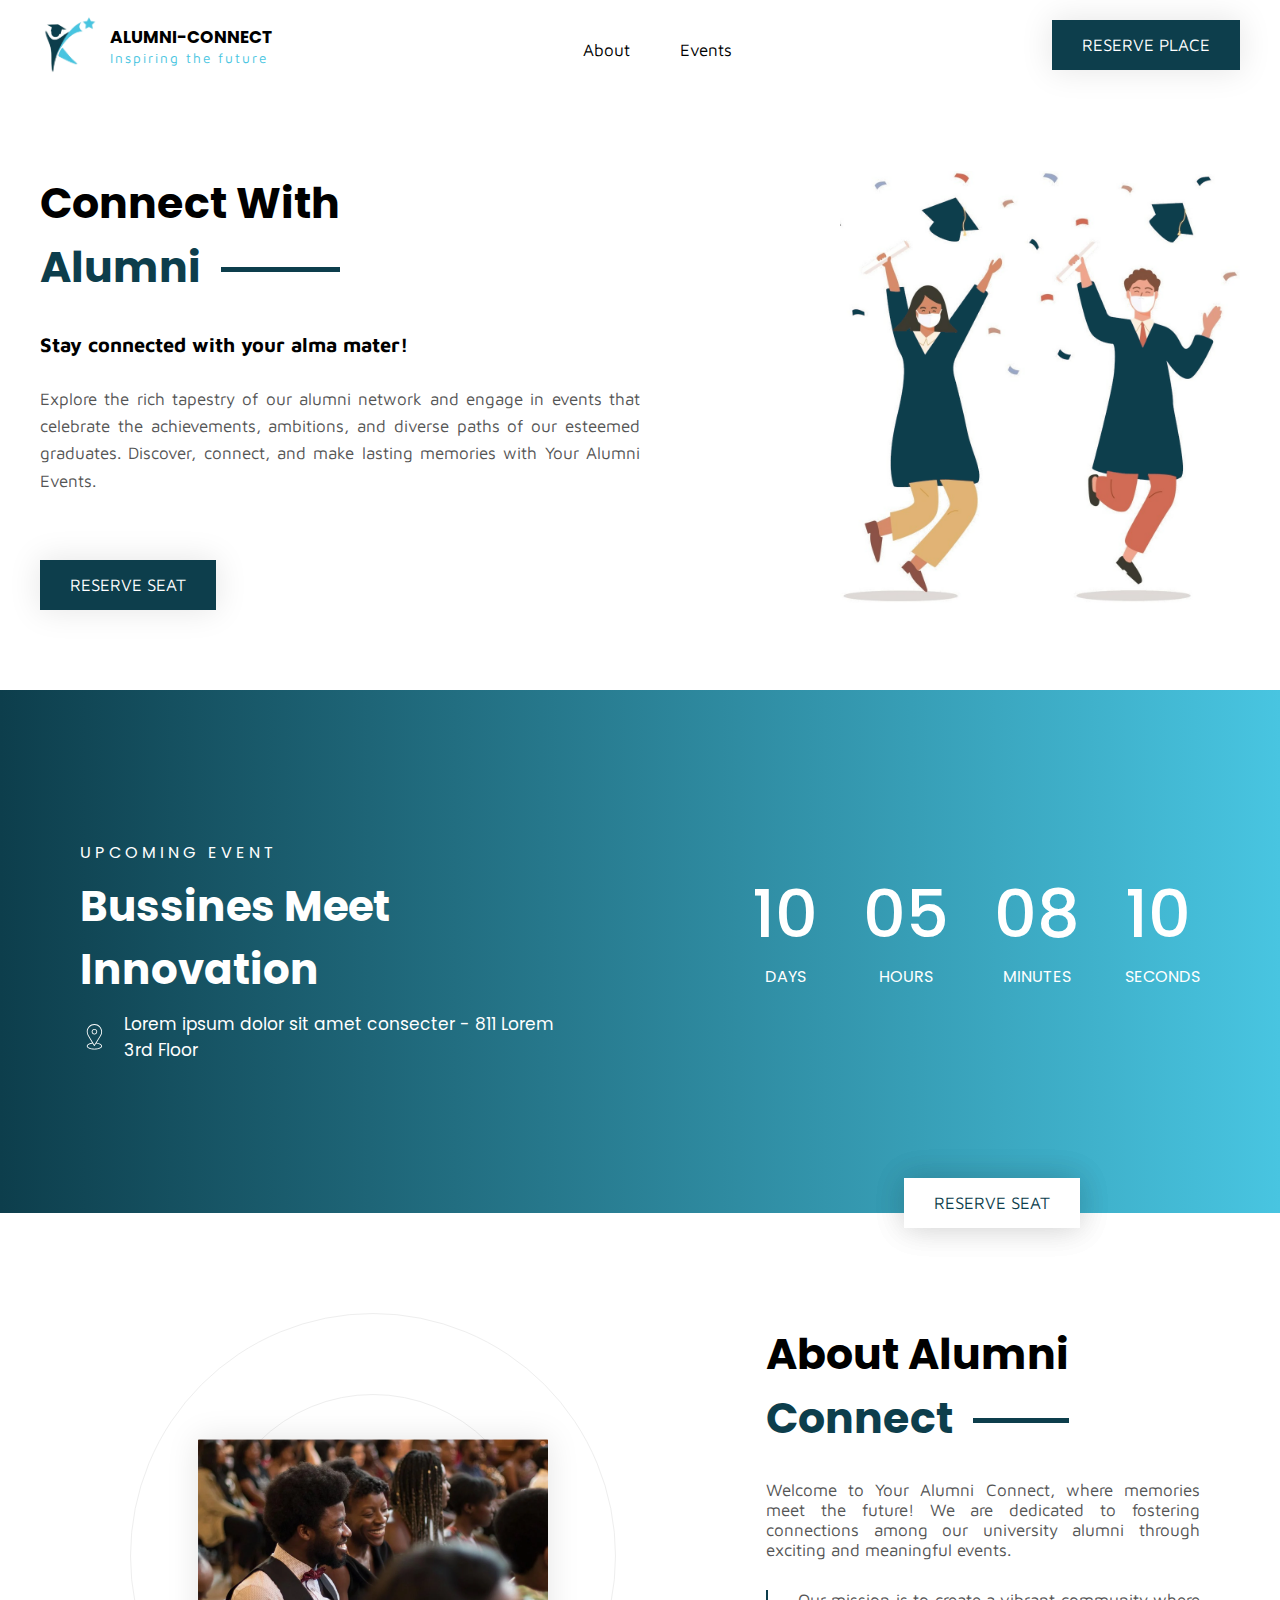
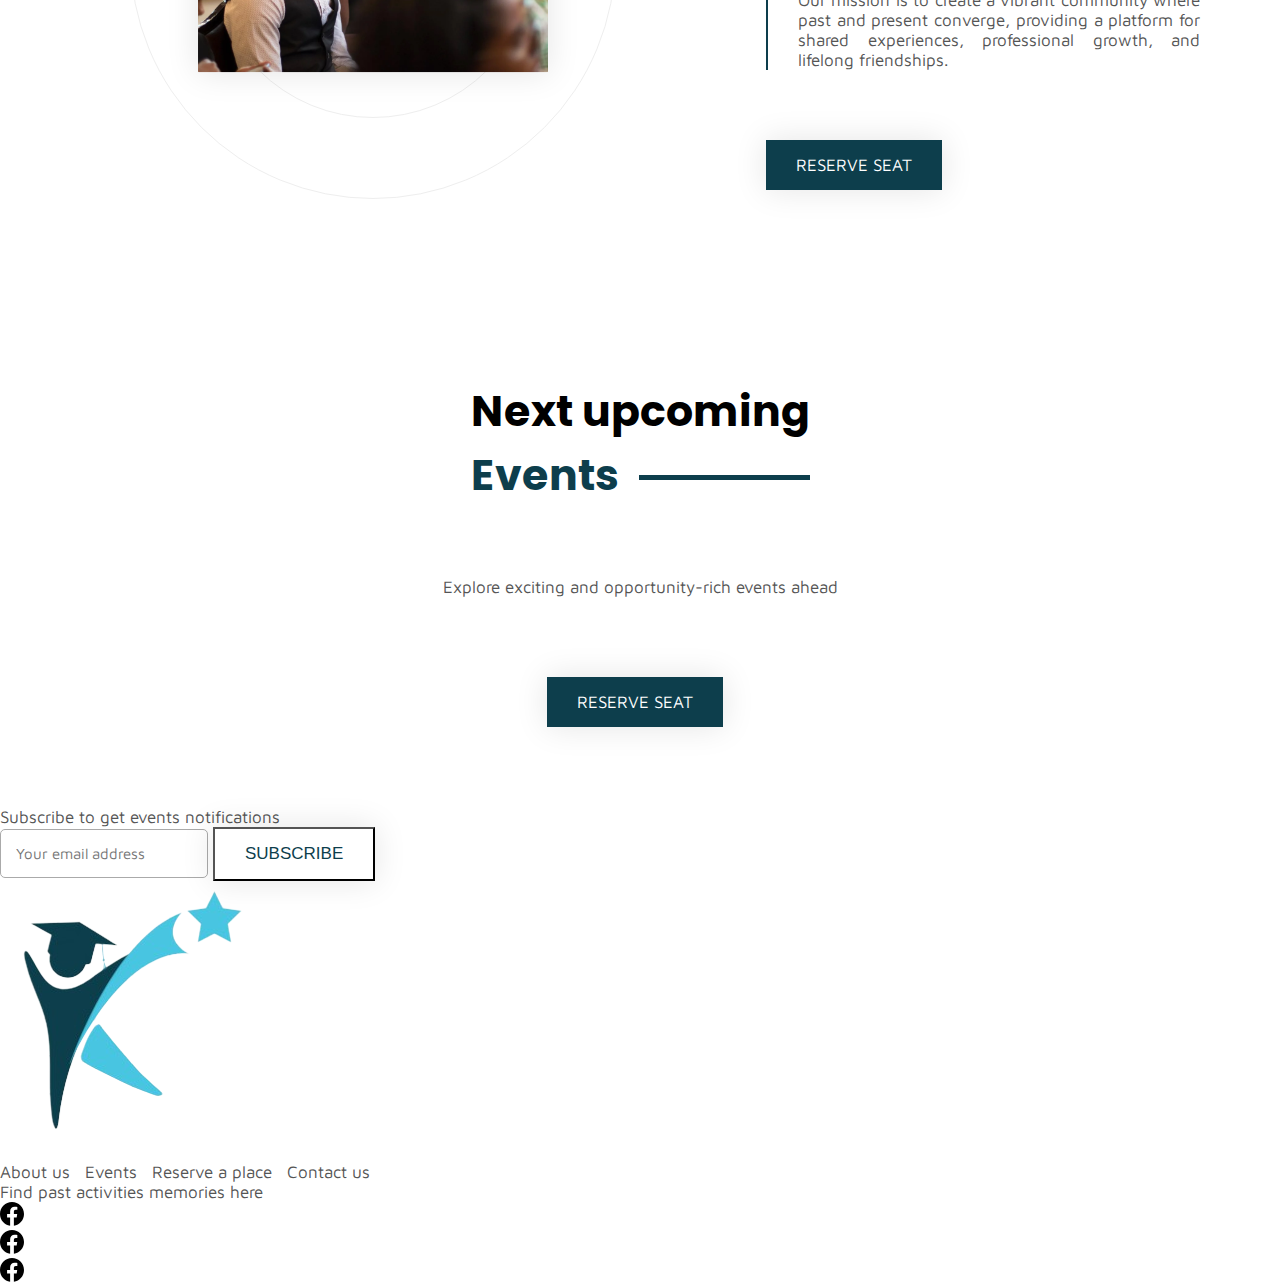
==== commit 4393d403: "Codes" ====
--- a/index.html
+++ b/index.html
@@ -8,44 +8,77 @@
     <link
       href="https://fonts.googleapis.com/css2?family=Maven+Pro:wght@400..900&display=swap"
       rel="stylesheet"
-    />
-  </head>
+    /></head
+  ><link
+    rel="stylesheet"
+    href="https://cdnjs.cloudflare.com/ajax/libs/font-awesome/6.5.1/css/all.min.css"
+    integrity="sha512-DTOQO9RWCH3ppGqcWaEA1BIZOC6xxalwEsw9c2QQeAIftl+Vegovlnee1c9QX4TctnWMn13TZye+giMm8e2LwA=="
+    crossorigin="anonymous"
+    referrerpolicy="no-referrer"
+  />
+  <script
+    src="https://code.jquery.com/jquery-3.7.1.min.js"
+    integrity="sha256-/JqT3SQfawRcv/BIHPThkBvs0OEvtFFmqPF/lYI/Cxo="
+    crossorigin="anonymous"
+  ></script>
   <body>
     <div class="body-container">
       <header class="header">
-        <div class="brand flex">
-          <img src="./images/logo.png" alt="Logo Image" />
-          <div class="desc">
-            <div class="site-name">ALUMNI CONNECT</div>
-            <div class="site-slogan">Inspiring the future</div>
-          </div>
-        </div>
-        <div class="links">
-          <a href="#">About </a>
-          <a href="#">Link</a>
-          <a href="#">Link</a>
-          <a href="#">Link</a>
-        </div>
-        <div class="primary-btn">
-          <a href="#" class="btn-link btn">Reserve place</a>
+        <div class="content">
+          <div class="brand flex">
+            <img src="./images/logo.png" alt="Logo Image" />
+            <div class="desc">
+              <div class="site-name">ALUMNI-CONNECT</div>
+              <div class="site-slogan">Inspiring the future</div>
+            </div>
+          </div>
+
+          <div class="links">
+            <a href="./about-us.html">About </a>
+            <a href="./events.html">Events</a>
+          </div>
+          <div>
+            <a href="#" class="btn-primary btn">Reserve place</a>
+          </div>
         </div>
       </header>
     </div>
 
-    <main> 
-        <section class="section" id="hello">
-          <div class="container">
-              <div class="flex items-center row">
-                  <div class="col-md-6">
-                      <h2 class="text-center">Connect with Alumni</h2>
-                      <p class="text-center">Stay connected with your alma mater!</p>
-                      <p>Our aim is to improve communication between the institution and its alumni, fostering a sense of community by providing insights about upcoming events, professional development opportunities, and campus happenings.</p>
-                  </div>
-                  <div class="col-md-6">
-                      <img src="./images/hellophoto.jpg" alt="hellophoto Image">
-                  </div>
-              </div>
-          </div>
+    <main>
+      <section class="section" id="hello">
+        <div class="container">
+          <div class="flex items-center row">
+            <div class="col-md-6">
+              <div class="head-title section-header">
+                <h1>
+                  Connect With
+                  <span class="color-primary"
+                    ><span class="text-span">Alumni</span></span
+                  >
+                </h1>
+              </div>
+              <div class="texts">
+                <p class="emp light-color">
+                  Stay connected with your alma mater!
+                </p>
+                <p>
+                  Explore the rich tapestry of our alumni network and engage in
+                  events that celebrate the achievements, ambitions, and diverse
+                  paths of our esteemed graduates. Discover, connect, and make
+                  lasting memories with Your Alumni Events.
+                </p>
+                <div class="links">
+                  <a href="reserve.html" class="btn btn-primary"
+                    >Reserve seat</a
+                  >
+                </div>
+              </div>
+            </div>
+            <div class="col-md-6 image">
+              <img src="./images/hellophoto.webp" alt="hellophoto Image" />
+            </div>
+          </div>
+        </div>
       </section>
 
       <section class="section upcoming-section">
@@ -76,7 +109,7 @@
             </div>
           </div>
           <div class="event-time">
-            <div class="flex">
+            <div class="flex" id="countdown">
               <div class="time">
                 <div class="num">10</div>
                 <div class="text">days</div>
@@ -116,7 +149,7 @@
             </div>
           </div>
           <div class="text">
-            <div class="head-title">
+            <div class="head-title section-header">
               <h1>
                 About Alumni
                 <span class="color-primary"
@@ -144,7 +177,28 @@
       </section>
 
       <section class="section three-events-section">
-        <!-- Three events -->
+        <div class="content">
+          <div class="flex justify-center">
+            <div class="head-title section-header">
+              <h1>
+                Next upcoming
+                <span class="color-primary"
+                  ><span class="text-span">Events</span></span
+                >
+              </h1>
+            </div>
+          </div>
+
+          <div class="p">
+            Explore exciting and opportunity-rich events ahead
+          </div>
+
+          <div class="events"></div>
+
+          <div class="links">
+            <a href="reserve.html" class="btn btn-primary">Reserve seat</a>
+          </div>
+        </div>
       </section>
     </main>
 
@@ -197,5 +251,10 @@
         </div>
       </div>
     </footer>
+
+    <script src="./js/main.js"></script>
+    <script>
+      const page = "homepage";
+    </script>
   </body>
 </html>
--- a/styles/styles.css
+++ b/styles/styles.css
@@ -16,7 +16,7 @@
 
 body {
   font-family: "Maven Pro";
-  font-size: 18px;
+  font-size: 17px;
   padding: 0;
   margin: 0;
   color: #555;
@@ -54,7 +54,7 @@
 }
 
 .btn {
-  padding: 20px 35px;
+  padding: 15px 30px;
   display: inline-block;
   font-weight: 400;
   font-size: 17px;
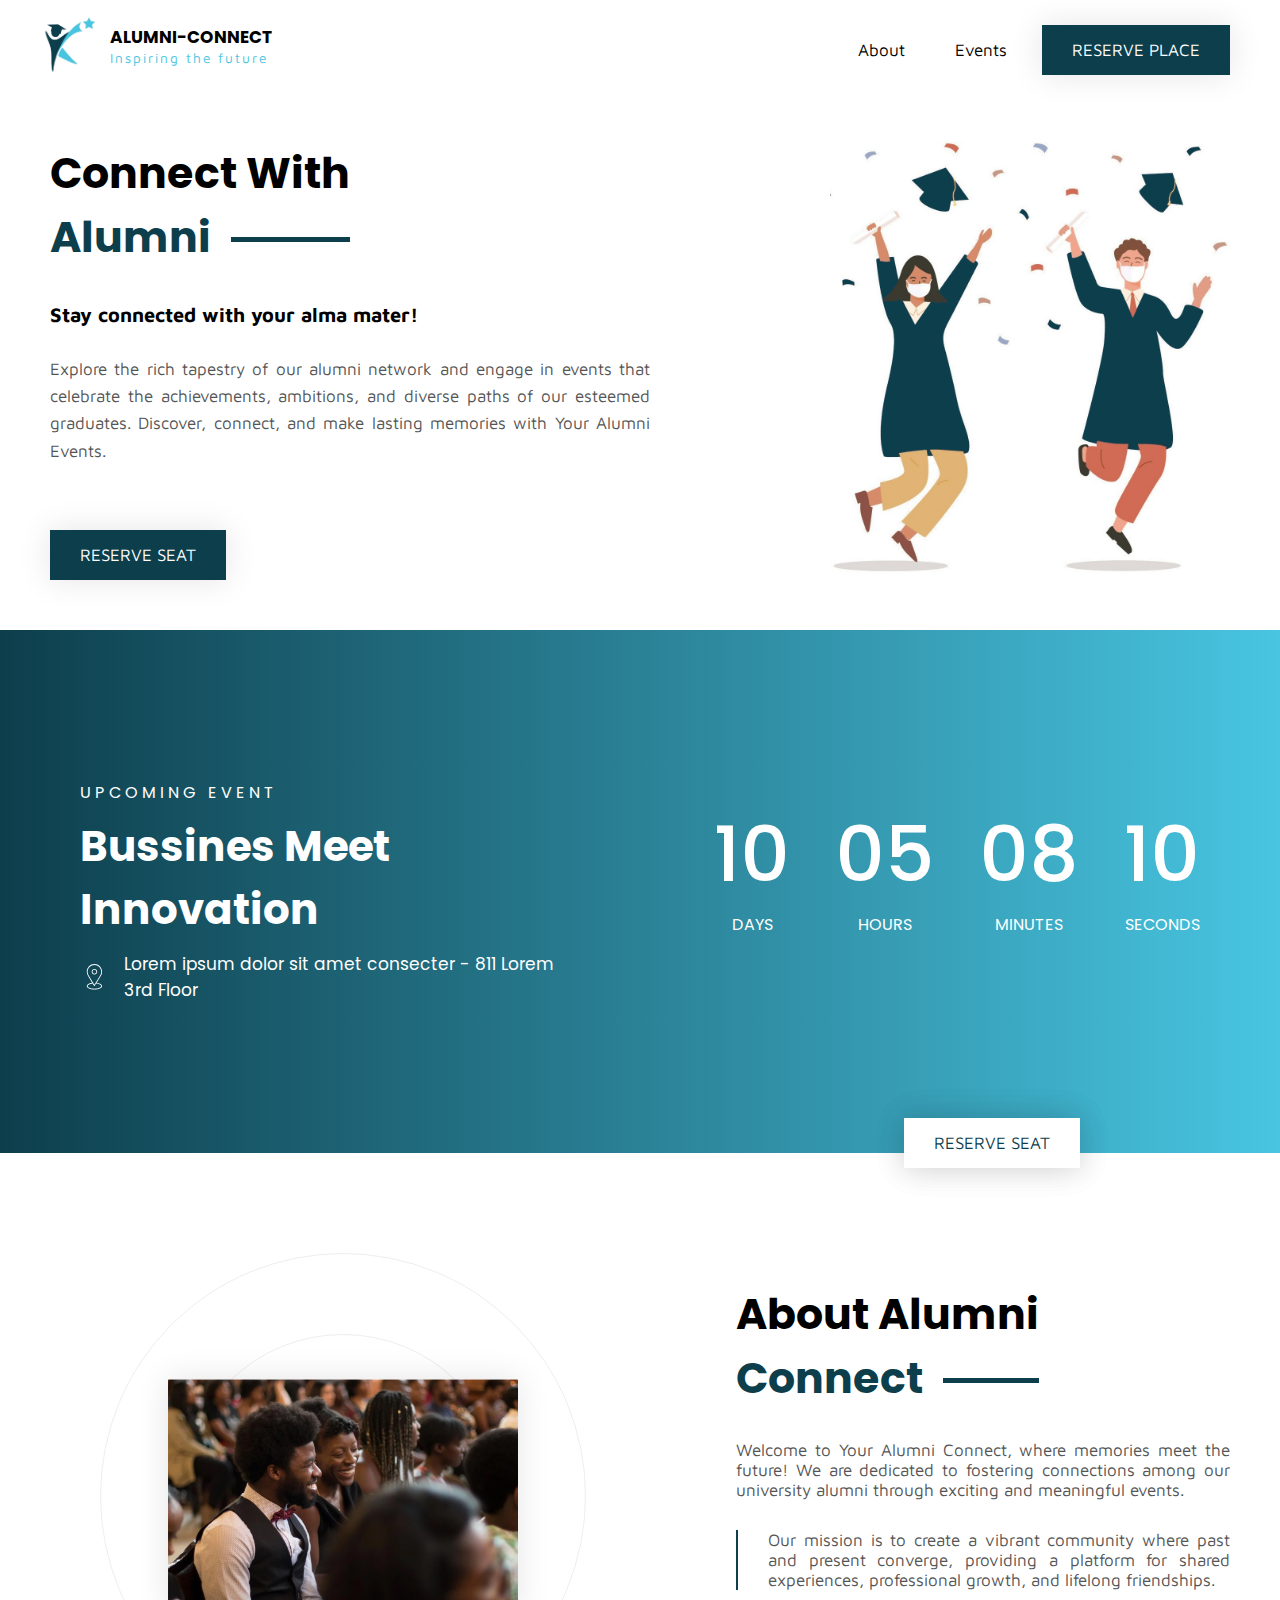
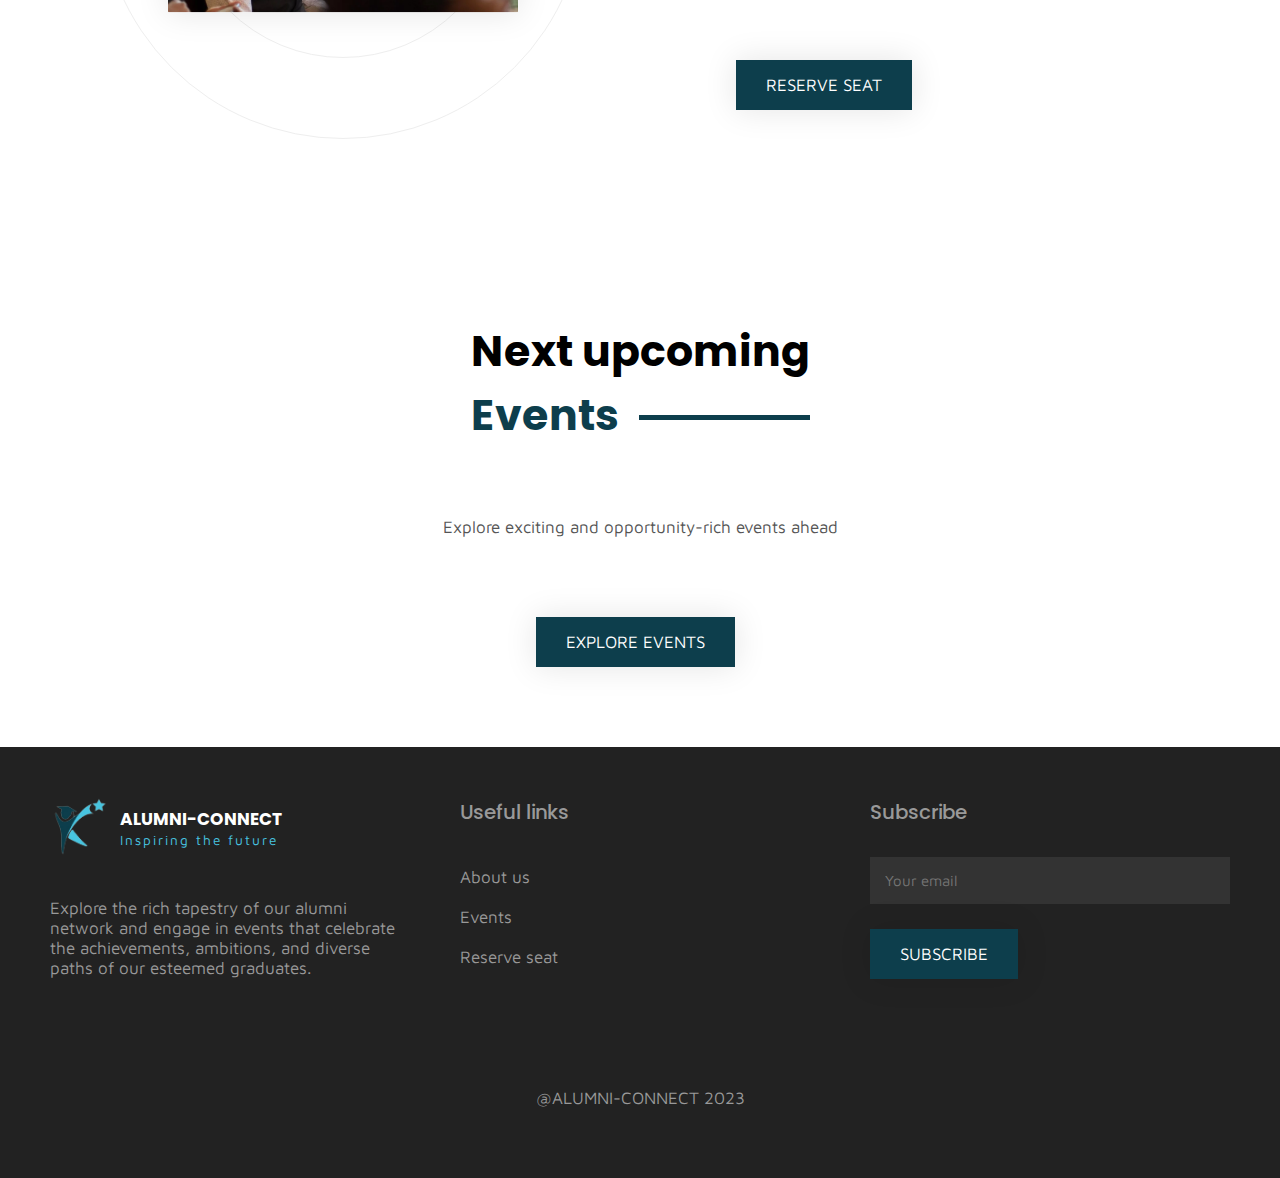
==== commit f779bddd: "Codes" ====
--- a/index.html
+++ b/index.html
@@ -25,20 +25,22 @@
     <div class="body-container">
       <header class="header">
         <div class="content">
-          <div class="brand flex">
+          <a class="brand flex" href="./index.html">
             <img src="./images/logo.png" alt="Logo Image" />
             <div class="desc">
               <div class="site-name">ALUMNI-CONNECT</div>
               <div class="site-slogan">Inspiring the future</div>
             </div>
-          </div>
+          </a>
+          <label class="menu-bars" for="menuOpen">
+            <i class="fa fa-bars"></i>
+          </label>
+          <input type="checkbox" id="menuOpen" style="display: none" />
 
           <div class="links">
             <a href="./about-us.html">About </a>
             <a href="./events.html">Events</a>
-          </div>
-          <div>
-            <a href="#" class="btn-primary btn">Reserve place</a>
+            <a href="./reserve.html" class="btn-primary btn">Reserve place</a>
           </div>
         </div>
       </header>
@@ -196,59 +198,55 @@
           <div class="events"></div>
 
           <div class="links">
-            <a href="reserve.html" class="btn btn-primary">Reserve seat</a>
+            <a href="events.html" class="btn btn-primary">Explore events</a>
           </div>
         </div>
       </section>
     </main>
 
     <footer>
-      <div class="newsletter">
-        <p>Subscribe to get events notifications</p>
-        <div class="input-div">
-          <input type="text" name="" placeholder="Your email address " />
-          <button class="btn">Subscribe</button>
-        </div>
-      </div>
-
       <div class="footer-body">
         <div class="left">
-          <div class="logo">
+          <a class="brand flex" href="./index.html">
             <img src="./images/logo.png" alt="Logo Image" />
-          </div>
-          <div class="links">
-            <a href="#">About us</a>
-            <a href="#">Events</a>
-            <a href="#">Reserve a place</a>
-            <a href="#">Contact us</a>
-          </div>
-          <div class="right">
-            <p>Find past activities memories here</p>
-            <div class="social-media">
-              <div class="facebook link">
-                <svg height="24" version="1.1" viewBox="0 0 512 512">
-                  <path
-                    d="M255.022,511.998l0.229,0.001l-0.079,0l-0.15,-0.001Zm1.806,0.001l-0.079,0l0.229,-0.001l-0.15,0.001Zm-2.588,-0.005l0.247,0.001l-0.142,0l-0.105,-0.001Zm3.415,0.001l-0.142,0l0.247,-0.001l-0.105,0.001Zm-4.169,-0.007l0.165,0.001l-0.132,-0.001l-0.033,0Zm4.995,0l-0.132,0.001l0.165,-0.001l-0.033,0Zm0.826,-0.009l-0.058,0.001l0.223,-0.003l-0.165,0.002Zm-6.779,-0.002l0.223,0.003l-0.058,-0.001l-0.165,-0.002Zm7.604,-0.01l-0.135,0.002l0.275,-0.004l-0.14,0.002Zm-8.404,-0.002l0.275,0.004l-0.135,-0.002l-0.14,-0.002Zm9.228,-0.012l-0.182,0.003l0.254,-0.005l-0.072,0.002Zm-9.984,-0.002l0.254,0.005l-0.182,-0.003l-0.072,-0.002Zm-0.937,-0.019l0.225,0.005l-0.04,-0.001l-0.185,-0.004Zm11.745,0.004l-0.04,0.001l0.225,-0.005l-0.185,0.004Zm-12.567,-0.025l0.309,0.008l-0.125,-0.003l-0.184,-0.005Zm13.39,0.005l-0.125,0.003l0.309,-0.008l-0.184,0.005Zm0.823,-0.022l-0.201,0.006l0.316,-0.009l-0.115,0.003Zm-14.967,-0.003l0.316,0.009l-0.201,-0.006l-0.115,-0.003Zm-0.72,-0.022l0.225,0.007l-0.212,-0.007l-0.194,-0.006l0.181,0.006Zm16.509,0l-0.212,0.007l0.225,-0.007l0.181,-0.006l-0.194,0.006Zm0.821,-0.027l-0.112,0.004l0.345,-0.012l-0.233,0.008Zm-18.371,-0.008l0.345,0.012l-0.112,-0.004l-0.233,-0.008Zm-0.749,-0.028l0.362,0.013l-0.201,-0.007l-0.161,-0.006Zm19.941,0.006l-0.201,0.007l0.362,-0.013l-0.161,0.006Zm-20.676,-0.036l0.354,0.015l-0.277,-0.011l-0.077,-0.004Zm21.495,0.004l-0.277,0.011l0.354,-0.015l-0.077,0.004Zm-22.525,-0.049l0.38,0.017l-0.093,-0.003l-0.287,-0.014Zm23.345,0.014l-0.093,0.003l0.38,-0.017l-0.287,0.014Zm-24.084,-0.048l0.394,0.018l-0.186,-0.008l-0.208,-0.01Zm24.902,0.01l-0.186,0.008l0.394,-0.018l-0.208,0.01Zm-25.63,-0.047l0.397,0.02l-0.279,-0.013l-0.118,-0.007Zm26.448,0.007l-0.279,0.013l0.397,-0.02l-0.118,0.007Zm0.818,-0.043l-0.362,0.019l0.321,-0.017l0.378,-0.021l-0.337,0.019Zm-27.925,0.002l0.321,0.017l-0.362,-0.019l-0.337,-0.019l0.378,0.021Zm28.741,-0.048l-0.16,0.009l0.406,-0.023l-0.246,0.014Zm-29.844,-0.014l0.406,0.023l-0.16,-0.009l-0.246,-0.014Zm-0.722,-0.043l0.405,0.024l-0.253,-0.014l-0.152,-0.01Zm31.382,0.01l-0.253,0.014l0.405,-0.024l-0.152,0.01Zm-32.071,-0.053l0.365,0.023l-0.34,-0.021l-0.342,-0.022l0.317,0.02Zm32.887,0.002l-0.34,0.021l0.365,-0.023l0.317,-0.02l-0.342,0.022Zm0.814,-0.053l-0.122,0.008l0.387,-0.026l-0.265,0.018Zm-34.755,-0.018l0.387,0.026l-0.122,-0.008l-0.265,-0.018Zm-0.721,-0.05l0.38,0.027l-0.208,-0.014l-0.172,-0.013Zm36.29,0.013l-0.208,0.014l0.38,-0.027l-0.172,0.013Zm-37.009,-0.064l0.349,0.025l-0.271,-0.019l-0.078,-0.006Zm37.822,0.006l-0.271,0.019l0.349,-0.025l-0.078,0.006Zm-38.789,-0.079l0.306,0.023l-0.074,-0.005l-0.232,-0.018Zm39.602,0.018l-0.074,0.005l0.306,-0.023l-0.232,0.018Zm0.811,-0.063l-0.146,0.011l0.311,-0.025l-0.165,0.014Zm-41.157,-0.014l0.311,0.025l-0.146,-0.011l-0.165,-0.014Zm-0.725,-0.059l0.264,0.022l-0.186,-0.015l-0.078,-0.007Zm42.694,0.007l-0.186,0.015l0.264,-0.022l-0.078,0.007Zm-43.492,-0.074l0.079,0.007l-0.013,-0.001l-0.066,-0.006Zm44.302,0.006l-0.013,0.001l0.079,-0.007l-0.066,0.006Zm0.81,-0.071l-0.072,0.006l0.181,-0.016l-0.109,0.01Zm-45.965,-0.01l0.181,0.016l-0.072,-0.006l-0.109,-0.01Zm-0.75,-0.068l0.135,0.013l-0.084,-0.008l-0.051,-0.005Zm47.523,0.005l-0.084,0.008l0.135,-0.013l-0.051,0.005Zm-63.736,-2.025c-122.319,-19.226 -216,-125.203 -216,-252.887c0,-141.29 114.71,-256 256,-256c141.29,0 256,114.71 256,256c0,127.684 -93.681,233.661 -216,252.887l0,-178.887l59.65,0l11.35,-74l-71,0l0,-48.021c0,-20.245 9.918,-39.979 41.719,-39.979l32.281,0l0,-63c0,0 -29.296,-5 -57.305,-5c-58.476,0 -96.695,35.44 -96.695,99.6l0,56.4l-65,0l0,74l65,0l0,178.887Z"
-                  />
-                </svg>
-              </div>
-              <div class="facebook link">
-                <svg height="24" version="1.1" viewBox="0 0 512 512">
-                  <path
-                    d="M255.022,511.998l0.229,0.001l-0.079,0l-0.15,-0.001Zm1.806,0.001l-0.079,0l0.229,-0.001l-0.15,0.001Zm-2.588,-0.005l0.247,0.001l-0.142,0l-0.105,-0.001Zm3.415,0.001l-0.142,0l0.247,-0.001l-0.105,0.001Zm-4.169,-0.007l0.165,0.001l-0.132,-0.001l-0.033,0Zm4.995,0l-0.132,0.001l0.165,-0.001l-0.033,0Zm0.826,-0.009l-0.058,0.001l0.223,-0.003l-0.165,0.002Zm-6.779,-0.002l0.223,0.003l-0.058,-0.001l-0.165,-0.002Zm7.604,-0.01l-0.135,0.002l0.275,-0.004l-0.14,0.002Zm-8.404,-0.002l0.275,0.004l-0.135,-0.002l-0.14,-0.002Zm9.228,-0.012l-0.182,0.003l0.254,-0.005l-0.072,0.002Zm-9.984,-0.002l0.254,0.005l-0.182,-0.003l-0.072,-0.002Zm-0.937,-0.019l0.225,0.005l-0.04,-0.001l-0.185,-0.004Zm11.745,0.004l-0.04,0.001l0.225,-0.005l-0.185,0.004Zm-12.567,-0.025l0.309,0.008l-0.125,-0.003l-0.184,-0.005Zm13.39,0.005l-0.125,0.003l0.309,-0.008l-0.184,0.005Zm0.823,-0.022l-0.201,0.006l0.316,-0.009l-0.115,0.003Zm-14.967,-0.003l0.316,0.009l-0.201,-0.006l-0.115,-0.003Zm-0.72,-0.022l0.225,0.007l-0.212,-0.007l-0.194,-0.006l0.181,0.006Zm16.509,0l-0.212,0.007l0.225,-0.007l0.181,-0.006l-0.194,0.006Zm0.821,-0.027l-0.112,0.004l0.345,-0.012l-0.233,0.008Zm-18.371,-0.008l0.345,0.012l-0.112,-0.004l-0.233,-0.008Zm-0.749,-0.028l0.362,0.013l-0.201,-0.007l-0.161,-0.006Zm19.941,0.006l-0.201,0.007l0.362,-0.013l-0.161,0.006Zm-20.676,-0.036l0.354,0.015l-0.277,-0.011l-0.077,-0.004Zm21.495,0.004l-0.277,0.011l0.354,-0.015l-0.077,0.004Zm-22.525,-0.049l0.38,0.017l-0.093,-0.003l-0.287,-0.014Zm23.345,0.014l-0.093,0.003l0.38,-0.017l-0.287,0.014Zm-24.084,-0.048l0.394,0.018l-0.186,-0.008l-0.208,-0.01Zm24.902,0.01l-0.186,0.008l0.394,-0.018l-0.208,0.01Zm-25.63,-0.047l0.397,0.02l-0.279,-0.013l-0.118,-0.007Zm26.448,0.007l-0.279,0.013l0.397,-0.02l-0.118,0.007Zm0.818,-0.043l-0.362,0.019l0.321,-0.017l0.378,-0.021l-0.337,0.019Zm-27.925,0.002l0.321,0.017l-0.362,-0.019l-0.337,-0.019l0.378,0.021Zm28.741,-0.048l-0.16,0.009l0.406,-0.023l-0.246,0.014Zm-29.844,-0.014l0.406,0.023l-0.16,-0.009l-0.246,-0.014Zm-0.722,-0.043l0.405,0.024l-0.253,-0.014l-0.152,-0.01Zm31.382,0.01l-0.253,0.014l0.405,-0.024l-0.152,0.01Zm-32.071,-0.053l0.365,0.023l-0.34,-0.021l-0.342,-0.022l0.317,0.02Zm32.887,0.002l-0.34,0.021l0.365,-0.023l0.317,-0.02l-0.342,0.022Zm0.814,-0.053l-0.122,0.008l0.387,-0.026l-0.265,0.018Zm-34.755,-0.018l0.387,0.026l-0.122,-0.008l-0.265,-0.018Zm-0.721,-0.05l0.38,0.027l-0.208,-0.014l-0.172,-0.013Zm36.29,0.013l-0.208,0.014l0.38,-0.027l-0.172,0.013Zm-37.009,-0.064l0.349,0.025l-0.271,-0.019l-0.078,-0.006Zm37.822,0.006l-0.271,0.019l0.349,-0.025l-0.078,0.006Zm-38.789,-0.079l0.306,0.023l-0.074,-0.005l-0.232,-0.018Zm39.602,0.018l-0.074,0.005l0.306,-0.023l-0.232,0.018Zm0.811,-0.063l-0.146,0.011l0.311,-0.025l-0.165,0.014Zm-41.157,-0.014l0.311,0.025l-0.146,-0.011l-0.165,-0.014Zm-0.725,-0.059l0.264,0.022l-0.186,-0.015l-0.078,-0.007Zm42.694,0.007l-0.186,0.015l0.264,-0.022l-0.078,0.007Zm-43.492,-0.074l0.079,0.007l-0.013,-0.001l-0.066,-0.006Zm44.302,0.006l-0.013,0.001l0.079,-0.007l-0.066,0.006Zm0.81,-0.071l-0.072,0.006l0.181,-0.016l-0.109,0.01Zm-45.965,-0.01l0.181,0.016l-0.072,-0.006l-0.109,-0.01Zm-0.75,-0.068l0.135,0.013l-0.084,-0.008l-0.051,-0.005Zm47.523,0.005l-0.084,0.008l0.135,-0.013l-0.051,0.005Zm-63.736,-2.025c-122.319,-19.226 -216,-125.203 -216,-252.887c0,-141.29 114.71,-256 256,-256c141.29,0 256,114.71 256,256c0,127.684 -93.681,233.661 -216,252.887l0,-178.887l59.65,0l11.35,-74l-71,0l0,-48.021c0,-20.245 9.918,-39.979 41.719,-39.979l32.281,0l0,-63c0,0 -29.296,-5 -57.305,-5c-58.476,0 -96.695,35.44 -96.695,99.6l0,56.4l-65,0l0,74l65,0l0,178.887Z"
-                  />
-                </svg>
-              </div>
-              <div class="facebook link">
-                <svg height="24" version="1.1" viewBox="0 0 512 512">
-                  <path
-                    d="M255.022,511.998l0.229,0.001l-0.079,0l-0.15,-0.001Zm1.806,0.001l-0.079,0l0.229,-0.001l-0.15,0.001Zm-2.588,-0.005l0.247,0.001l-0.142,0l-0.105,-0.001Zm3.415,0.001l-0.142,0l0.247,-0.001l-0.105,0.001Zm-4.169,-0.007l0.165,0.001l-0.132,-0.001l-0.033,0Zm4.995,0l-0.132,0.001l0.165,-0.001l-0.033,0Zm0.826,-0.009l-0.058,0.001l0.223,-0.003l-0.165,0.002Zm-6.779,-0.002l0.223,0.003l-0.058,-0.001l-0.165,-0.002Zm7.604,-0.01l-0.135,0.002l0.275,-0.004l-0.14,0.002Zm-8.404,-0.002l0.275,0.004l-0.135,-0.002l-0.14,-0.002Zm9.228,-0.012l-0.182,0.003l0.254,-0.005l-0.072,0.002Zm-9.984,-0.002l0.254,0.005l-0.182,-0.003l-0.072,-0.002Zm-0.937,-0.019l0.225,0.005l-0.04,-0.001l-0.185,-0.004Zm11.745,0.004l-0.04,0.001l0.225,-0.005l-0.185,0.004Zm-12.567,-0.025l0.309,0.008l-0.125,-0.003l-0.184,-0.005Zm13.39,0.005l-0.125,0.003l0.309,-0.008l-0.184,0.005Zm0.823,-0.022l-0.201,0.006l0.316,-0.009l-0.115,0.003Zm-14.967,-0.003l0.316,0.009l-0.201,-0.006l-0.115,-0.003Zm-0.72,-0.022l0.225,0.007l-0.212,-0.007l-0.194,-0.006l0.181,0.006Zm16.509,0l-0.212,0.007l0.225,-0.007l0.181,-0.006l-0.194,0.006Zm0.821,-0.027l-0.112,0.004l0.345,-0.012l-0.233,0.008Zm-18.371,-0.008l0.345,0.012l-0.112,-0.004l-0.233,-0.008Zm-0.749,-0.028l0.362,0.013l-0.201,-0.007l-0.161,-0.006Zm19.941,0.006l-0.201,0.007l0.362,-0.013l-0.161,0.006Zm-20.676,-0.036l0.354,0.015l-0.277,-0.011l-0.077,-0.004Zm21.495,0.004l-0.277,0.011l0.354,-0.015l-0.077,0.004Zm-22.525,-0.049l0.38,0.017l-0.093,-0.003l-0.287,-0.014Zm23.345,0.014l-0.093,0.003l0.38,-0.017l-0.287,0.014Zm-24.084,-0.048l0.394,0.018l-0.186,-0.008l-0.208,-0.01Zm24.902,0.01l-0.186,0.008l0.394,-0.018l-0.208,0.01Zm-25.63,-0.047l0.397,0.02l-0.279,-0.013l-0.118,-0.007Zm26.448,0.007l-0.279,0.013l0.397,-0.02l-0.118,0.007Zm0.818,-0.043l-0.362,0.019l0.321,-0.017l0.378,-0.021l-0.337,0.019Zm-27.925,0.002l0.321,0.017l-0.362,-0.019l-0.337,-0.019l0.378,0.021Zm28.741,-0.048l-0.16,0.009l0.406,-0.023l-0.246,0.014Zm-29.844,-0.014l0.406,0.023l-0.16,-0.009l-0.246,-0.014Zm-0.722,-0.043l0.405,0.024l-0.253,-0.014l-0.152,-0.01Zm31.382,0.01l-0.253,0.014l0.405,-0.024l-0.152,0.01Zm-32.071,-0.053l0.365,0.023l-0.34,-0.021l-0.342,-0.022l0.317,0.02Zm32.887,0.002l-0.34,0.021l0.365,-0.023l0.317,-0.02l-0.342,0.022Zm0.814,-0.053l-0.122,0.008l0.387,-0.026l-0.265,0.018Zm-34.755,-0.018l0.387,0.026l-0.122,-0.008l-0.265,-0.018Zm-0.721,-0.05l0.38,0.027l-0.208,-0.014l-0.172,-0.013Zm36.29,0.013l-0.208,0.014l0.38,-0.027l-0.172,0.013Zm-37.009,-0.064l0.349,0.025l-0.271,-0.019l-0.078,-0.006Zm37.822,0.006l-0.271,0.019l0.349,-0.025l-0.078,0.006Zm-38.789,-0.079l0.306,0.023l-0.074,-0.005l-0.232,-0.018Zm39.602,0.018l-0.074,0.005l0.306,-0.023l-0.232,0.018Zm0.811,-0.063l-0.146,0.011l0.311,-0.025l-0.165,0.014Zm-41.157,-0.014l0.311,0.025l-0.146,-0.011l-0.165,-0.014Zm-0.725,-0.059l0.264,0.022l-0.186,-0.015l-0.078,-0.007Zm42.694,0.007l-0.186,0.015l0.264,-0.022l-0.078,0.007Zm-43.492,-0.074l0.079,0.007l-0.013,-0.001l-0.066,-0.006Zm44.302,0.006l-0.013,0.001l0.079,-0.007l-0.066,0.006Zm0.81,-0.071l-0.072,0.006l0.181,-0.016l-0.109,0.01Zm-45.965,-0.01l0.181,0.016l-0.072,-0.006l-0.109,-0.01Zm-0.75,-0.068l0.135,0.013l-0.084,-0.008l-0.051,-0.005Zm47.523,0.005l-0.084,0.008l0.135,-0.013l-0.051,0.005Zm-63.736,-2.025c-122.319,-19.226 -216,-125.203 -216,-252.887c0,-141.29 114.71,-256 256,-256c141.29,0 256,114.71 256,256c0,127.684 -93.681,233.661 -216,252.887l0,-178.887l59.65,0l11.35,-74l-71,0l0,-48.021c0,-20.245 9.918,-39.979 41.719,-39.979l32.281,0l0,-63c0,0 -29.296,-5 -57.305,-5c-58.476,0 -96.695,35.44 -96.695,99.6l0,56.4l-65,0l0,74l65,0l0,178.887Z"
-                  />
-                </svg>
-              </div>
-            </div>
-          </div>
-        </div>
+            <div class="desc">
+              <div class="site-name">ALUMNI-CONNECT</div>
+              <div class="site-slogan">Inspiring the future</div>
+            </div>
+          </a>
+          <p class="p">
+            Explore the rich tapestry of our alumni network and engage in events
+            that celebrate the achievements, ambitions, and diverse paths of our
+            esteemed graduates.
+          </p>
+          <div class="social-links flex">
+            <a href="#">
+              <i class="fa-brands fa-facebook"></i>
+            </a>
+            <a href="#"><i class="fab fa-twitter"></i></a>
+            <a href="#"><i class="fab fa-linkedin"></i></a>
+            <a href="#"><i class="fab fa-instagram"></i></a>
+          </div>
+        </div>
+        <div class="useful-links">
+          <h3>Useful links</h3>
+          <a href="./about-us.html">About us</a>
+          <a href="./events.html">Events</a>
+          <a href="./reserve.html">Reserve seat</a>
+        </div>
+        <div class="right">
+          <h3>Subscribe</h3>
+
+          <form action="">
+            <div class="input">
+              <input type="email" placeholder="Your email" type="email" id="" />
+            </div>
+            <div class="links">
+              <button type="submit" class="btn btn-primary">Subscribe</button>
+            </div>
+          </form>
+        </div>
+        <div class="bottom">@ALUMNI-CONNECT 2023</div>
       </div>
     </footer>
 
--- a/styles/styles.css
+++ b/styles/styles.css
@@ -18,6 +18,7 @@
   font-family: "Maven Pro";
   font-size: 17px;
   padding: 0;
+  overflow-x: hidden;
   margin: 0;
   color: #555;
 }
@@ -61,3 +62,29 @@
   text-transform: uppercase;
   transition: 0.5s;
 }
+
+@media screen and (max-width: 900px) {
+  .btn {
+    padding: 12px 24px;
+  }
+  .section-header.head-title h1 {
+    font-size: 18pt;
+  }
+
+  .about-section .content {
+    gap: 0px;
+  }
+
+  .event-time #countdown .num {
+    font-size: 22pt;
+  }
+}
+
+@media screen and (max-width: 700px) {
+  .section-header.head-title h1 {
+    font-size: 16pt;
+  }
+  .btn {
+    padding: 10px 20px;
+  }
+}
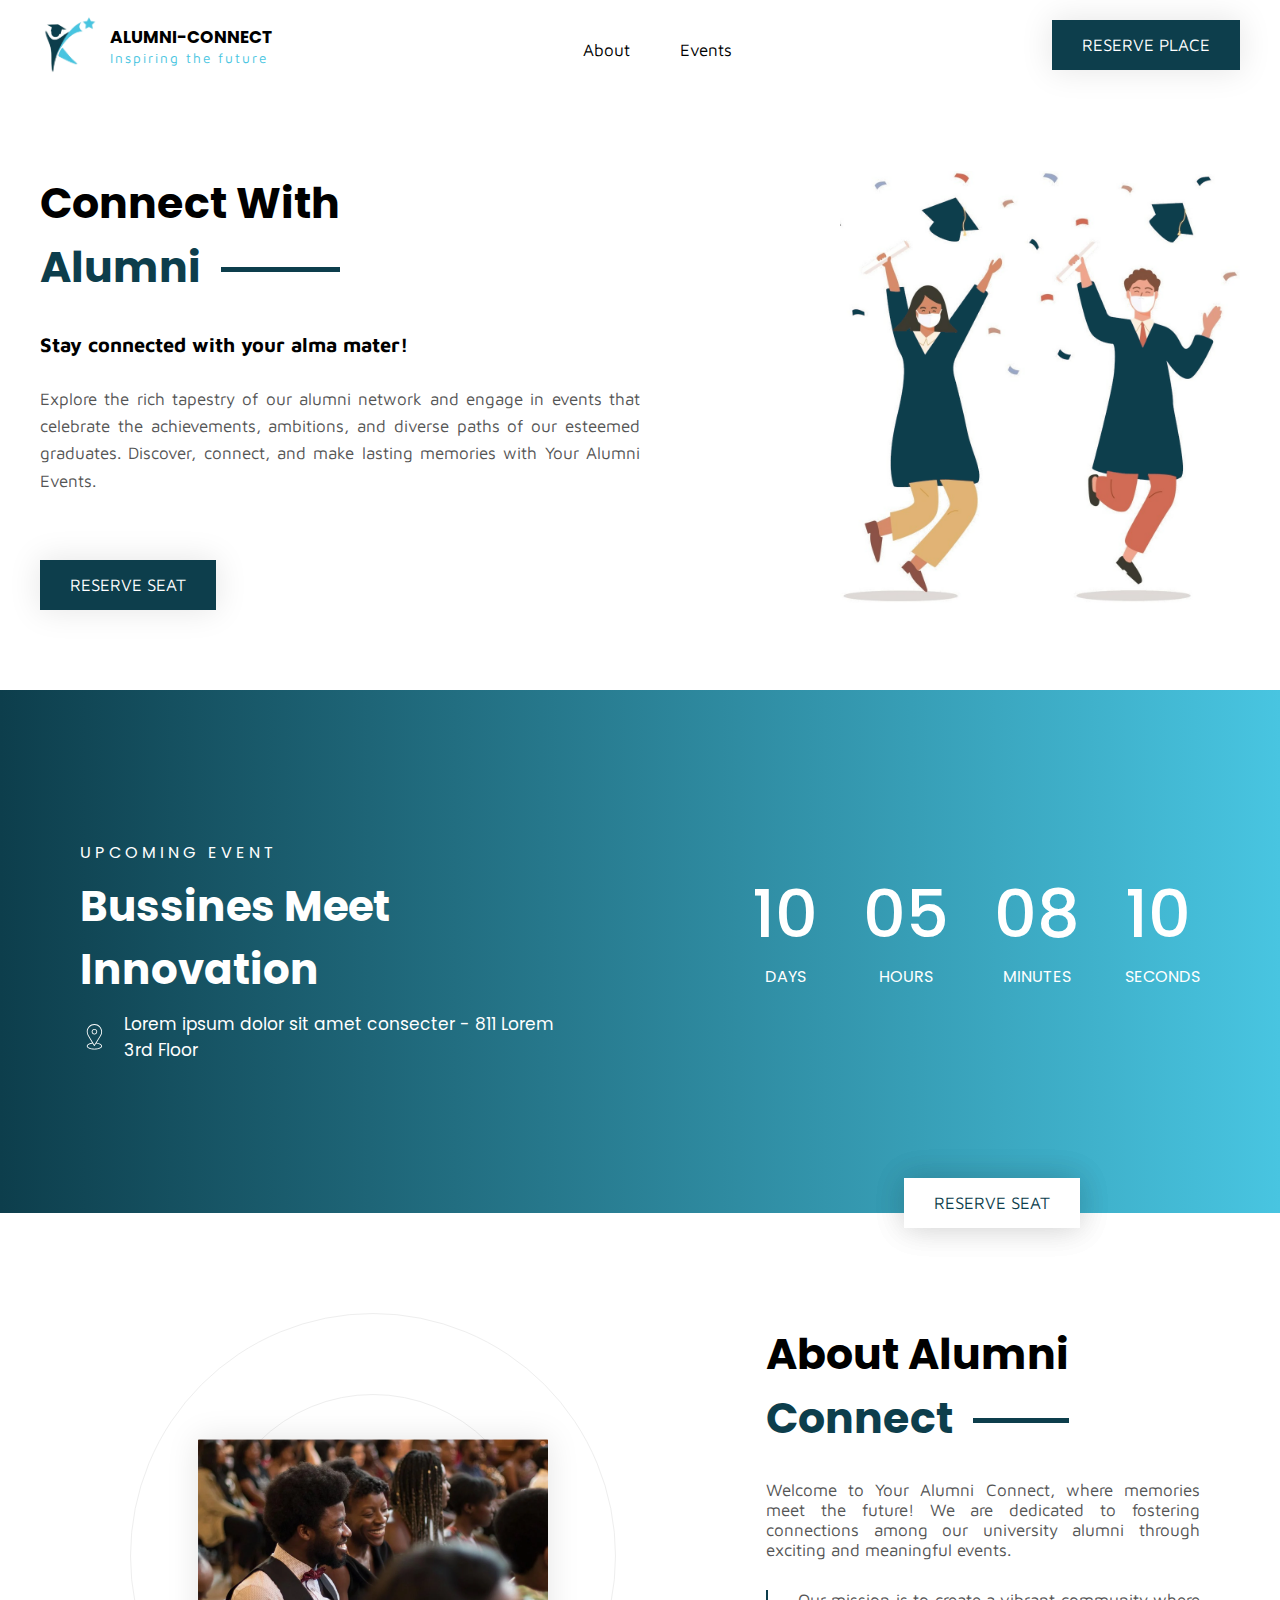
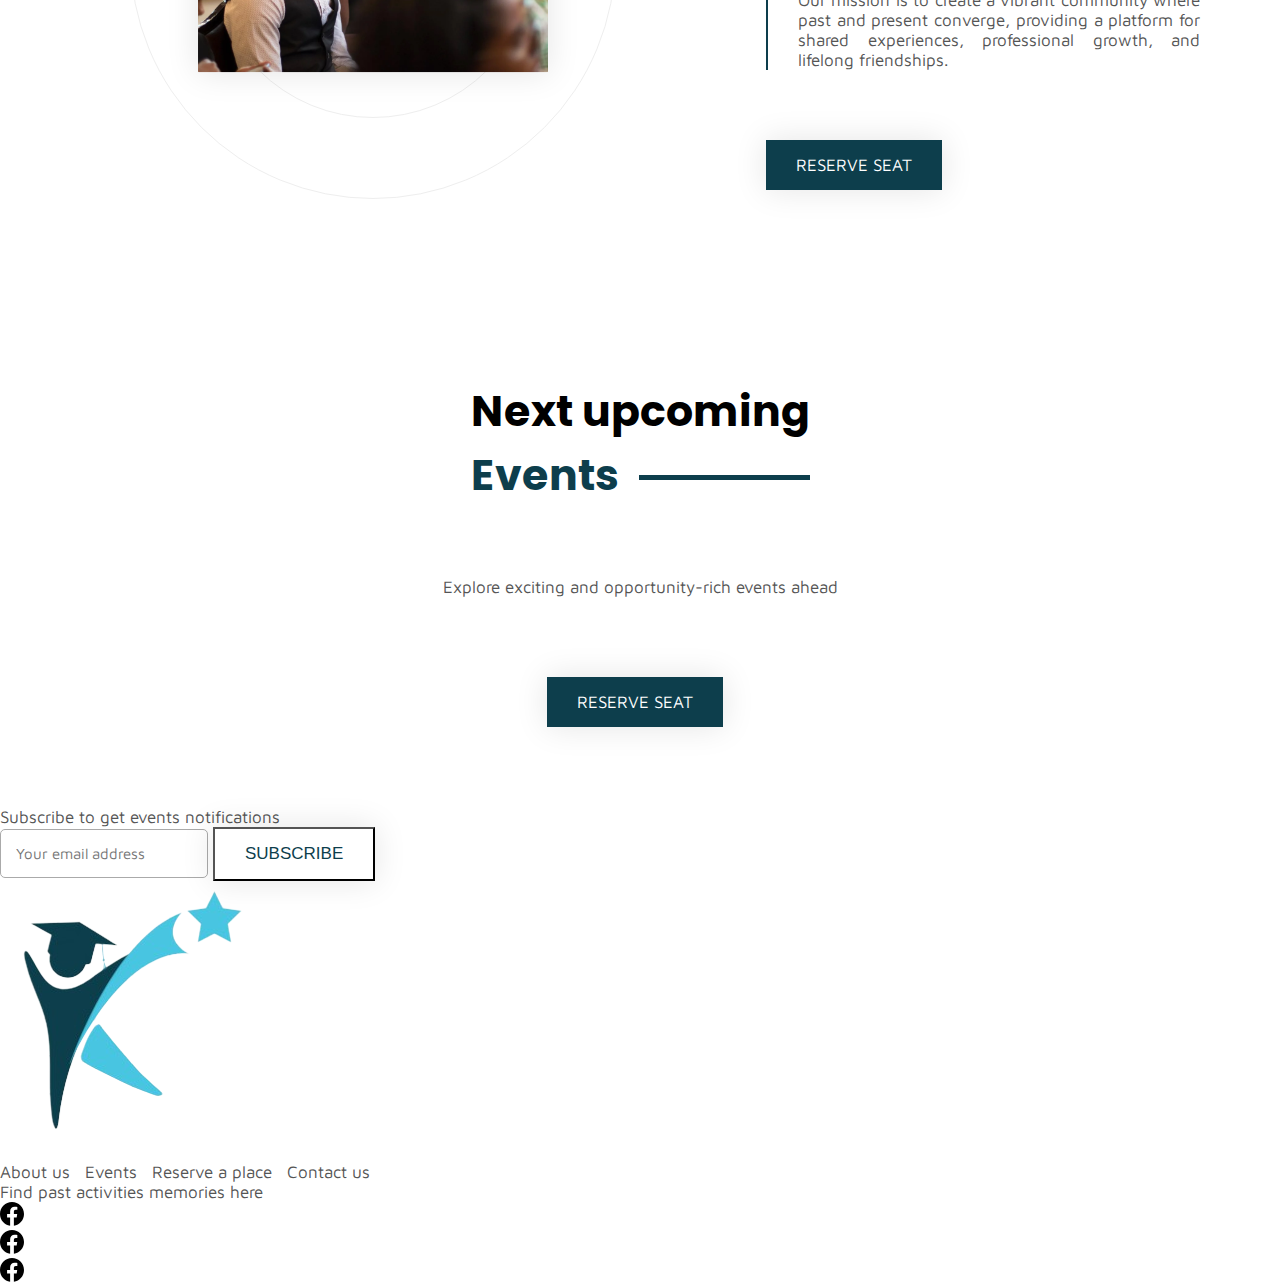
==== commit b569e992: "Merge pull request #3 from divinekaremera/commit" ====
--- a/index.html
+++ b/index.html
@@ -25,22 +25,20 @@
     <div class="body-container">
       <header class="header">
         <div class="content">
-          <a class="brand flex" href="./index.html">
+          <div class="brand flex">
             <img src="./images/logo.png" alt="Logo Image" />
             <div class="desc">
               <div class="site-name">ALUMNI-CONNECT</div>
               <div class="site-slogan">Inspiring the future</div>
             </div>
-          </a>
-          <label class="menu-bars" for="menuOpen">
-            <i class="fa fa-bars"></i>
-          </label>
-          <input type="checkbox" id="menuOpen" style="display: none" />
+          </div>
 
           <div class="links">
             <a href="./about-us.html">About </a>
             <a href="./events.html">Events</a>
-            <a href="./reserve.html" class="btn-primary btn">Reserve place</a>
+          </div>
+          <div>
+            <a href="#" class="btn-primary btn">Reserve place</a>
           </div>
         </div>
       </header>
@@ -198,55 +196,59 @@
           <div class="events"></div>
 
           <div class="links">
-            <a href="events.html" class="btn btn-primary">Explore events</a>
+            <a href="reserve.html" class="btn btn-primary">Reserve seat</a>
           </div>
         </div>
       </section>
     </main>
 
     <footer>
+      <div class="newsletter">
+        <p>Subscribe to get events notifications</p>
+        <div class="input-div">
+          <input type="text" name="" placeholder="Your email address " />
+          <button class="btn">Subscribe</button>
+        </div>
+      </div>
+
       <div class="footer-body">
         <div class="left">
-          <a class="brand flex" href="./index.html">
+          <div class="logo">
             <img src="./images/logo.png" alt="Logo Image" />
-            <div class="desc">
-              <div class="site-name">ALUMNI-CONNECT</div>
-              <div class="site-slogan">Inspiring the future</div>
-            </div>
-          </a>
-          <p class="p">
-            Explore the rich tapestry of our alumni network and engage in events
-            that celebrate the achievements, ambitions, and diverse paths of our
-            esteemed graduates.
-          </p>
-          <div class="social-links flex">
-            <a href="#">
-              <i class="fa-brands fa-facebook"></i>
-            </a>
-            <a href="#"><i class="fab fa-twitter"></i></a>
-            <a href="#"><i class="fab fa-linkedin"></i></a>
-            <a href="#"><i class="fab fa-instagram"></i></a>
-          </div>
-        </div>
-        <div class="useful-links">
-          <h3>Useful links</h3>
-          <a href="./about-us.html">About us</a>
-          <a href="./events.html">Events</a>
-          <a href="./reserve.html">Reserve seat</a>
-        </div>
-        <div class="right">
-          <h3>Subscribe</h3>
-
-          <form action="">
-            <div class="input">
-              <input type="email" placeholder="Your email" type="email" id="" />
-            </div>
-            <div class="links">
-              <button type="submit" class="btn btn-primary">Subscribe</button>
-            </div>
-          </form>
-        </div>
-        <div class="bottom">@ALUMNI-CONNECT 2023</div>
+          </div>
+          <div class="links">
+            <a href="#">About us</a>
+            <a href="#">Events</a>
+            <a href="#">Reserve a place</a>
+            <a href="#">Contact us</a>
+          </div>
+          <div class="right">
+            <p>Find past activities memories here</p>
+            <div class="social-media">
+              <div class="facebook link">
+                <svg height="24" version="1.1" viewBox="0 0 512 512">
+                  <path
+                    d="M255.022,511.998l0.229,0.001l-0.079,0l-0.15,-0.001Zm1.806,0.001l-0.079,0l0.229,-0.001l-0.15,0.001Zm-2.588,-0.005l0.247,0.001l-0.142,0l-0.105,-0.001Zm3.415,0.001l-0.142,0l0.247,-0.001l-0.105,0.001Zm-4.169,-0.007l0.165,0.001l-0.132,-0.001l-0.033,0Zm4.995,0l-0.132,0.001l0.165,-0.001l-0.033,0Zm0.826,-0.009l-0.058,0.001l0.223,-0.003l-0.165,0.002Zm-6.779,-0.002l0.223,0.003l-0.058,-0.001l-0.165,-0.002Zm7.604,-0.01l-0.135,0.002l0.275,-0.004l-0.14,0.002Zm-8.404,-0.002l0.275,0.004l-0.135,-0.002l-0.14,-0.002Zm9.228,-0.012l-0.182,0.003l0.254,-0.005l-0.072,0.002Zm-9.984,-0.002l0.254,0.005l-0.182,-0.003l-0.072,-0.002Zm-0.937,-0.019l0.225,0.005l-0.04,-0.001l-0.185,-0.004Zm11.745,0.004l-0.04,0.001l0.225,-0.005l-0.185,0.004Zm-12.567,-0.025l0.309,0.008l-0.125,-0.003l-0.184,-0.005Zm13.39,0.005l-0.125,0.003l0.309,-0.008l-0.184,0.005Zm0.823,-0.022l-0.201,0.006l0.316,-0.009l-0.115,0.003Zm-14.967,-0.003l0.316,0.009l-0.201,-0.006l-0.115,-0.003Zm-0.72,-0.022l0.225,0.007l-0.212,-0.007l-0.194,-0.006l0.181,0.006Zm16.509,0l-0.212,0.007l0.225,-0.007l0.181,-0.006l-0.194,0.006Zm0.821,-0.027l-0.112,0.004l0.345,-0.012l-0.233,0.008Zm-18.371,-0.008l0.345,0.012l-0.112,-0.004l-0.233,-0.008Zm-0.749,-0.028l0.362,0.013l-0.201,-0.007l-0.161,-0.006Zm19.941,0.006l-0.201,0.007l0.362,-0.013l-0.161,0.006Zm-20.676,-0.036l0.354,0.015l-0.277,-0.011l-0.077,-0.004Zm21.495,0.004l-0.277,0.011l0.354,-0.015l-0.077,0.004Zm-22.525,-0.049l0.38,0.017l-0.093,-0.003l-0.287,-0.014Zm23.345,0.014l-0.093,0.003l0.38,-0.017l-0.287,0.014Zm-24.084,-0.048l0.394,0.018l-0.186,-0.008l-0.208,-0.01Zm24.902,0.01l-0.186,0.008l0.394,-0.018l-0.208,0.01Zm-25.63,-0.047l0.397,0.02l-0.279,-0.013l-0.118,-0.007Zm26.448,0.007l-0.279,0.013l0.397,-0.02l-0.118,0.007Zm0.818,-0.043l-0.362,0.019l0.321,-0.017l0.378,-0.021l-0.337,0.019Zm-27.925,0.002l0.321,0.017l-0.362,-0.019l-0.337,-0.019l0.378,0.021Zm28.741,-0.048l-0.16,0.009l0.406,-0.023l-0.246,0.014Zm-29.844,-0.014l0.406,0.023l-0.16,-0.009l-0.246,-0.014Zm-0.722,-0.043l0.405,0.024l-0.253,-0.014l-0.152,-0.01Zm31.382,0.01l-0.253,0.014l0.405,-0.024l-0.152,0.01Zm-32.071,-0.053l0.365,0.023l-0.34,-0.021l-0.342,-0.022l0.317,0.02Zm32.887,0.002l-0.34,0.021l0.365,-0.023l0.317,-0.02l-0.342,0.022Zm0.814,-0.053l-0.122,0.008l0.387,-0.026l-0.265,0.018Zm-34.755,-0.018l0.387,0.026l-0.122,-0.008l-0.265,-0.018Zm-0.721,-0.05l0.38,0.027l-0.208,-0.014l-0.172,-0.013Zm36.29,0.013l-0.208,0.014l0.38,-0.027l-0.172,0.013Zm-37.009,-0.064l0.349,0.025l-0.271,-0.019l-0.078,-0.006Zm37.822,0.006l-0.271,0.019l0.349,-0.025l-0.078,0.006Zm-38.789,-0.079l0.306,0.023l-0.074,-0.005l-0.232,-0.018Zm39.602,0.018l-0.074,0.005l0.306,-0.023l-0.232,0.018Zm0.811,-0.063l-0.146,0.011l0.311,-0.025l-0.165,0.014Zm-41.157,-0.014l0.311,0.025l-0.146,-0.011l-0.165,-0.014Zm-0.725,-0.059l0.264,0.022l-0.186,-0.015l-0.078,-0.007Zm42.694,0.007l-0.186,0.015l0.264,-0.022l-0.078,0.007Zm-43.492,-0.074l0.079,0.007l-0.013,-0.001l-0.066,-0.006Zm44.302,0.006l-0.013,0.001l0.079,-0.007l-0.066,0.006Zm0.81,-0.071l-0.072,0.006l0.181,-0.016l-0.109,0.01Zm-45.965,-0.01l0.181,0.016l-0.072,-0.006l-0.109,-0.01Zm-0.75,-0.068l0.135,0.013l-0.084,-0.008l-0.051,-0.005Zm47.523,0.005l-0.084,0.008l0.135,-0.013l-0.051,0.005Zm-63.736,-2.025c-122.319,-19.226 -216,-125.203 -216,-252.887c0,-141.29 114.71,-256 256,-256c141.29,0 256,114.71 256,256c0,127.684 -93.681,233.661 -216,252.887l0,-178.887l59.65,0l11.35,-74l-71,0l0,-48.021c0,-20.245 9.918,-39.979 41.719,-39.979l32.281,0l0,-63c0,0 -29.296,-5 -57.305,-5c-58.476,0 -96.695,35.44 -96.695,99.6l0,56.4l-65,0l0,74l65,0l0,178.887Z"
+                  />
+                </svg>
+              </div>
+              <div class="facebook link">
+                <svg height="24" version="1.1" viewBox="0 0 512 512">
+                  <path
+                    d="M255.022,511.998l0.229,0.001l-0.079,0l-0.15,-0.001Zm1.806,0.001l-0.079,0l0.229,-0.001l-0.15,0.001Zm-2.588,-0.005l0.247,0.001l-0.142,0l-0.105,-0.001Zm3.415,0.001l-0.142,0l0.247,-0.001l-0.105,0.001Zm-4.169,-0.007l0.165,0.001l-0.132,-0.001l-0.033,0Zm4.995,0l-0.132,0.001l0.165,-0.001l-0.033,0Zm0.826,-0.009l-0.058,0.001l0.223,-0.003l-0.165,0.002Zm-6.779,-0.002l0.223,0.003l-0.058,-0.001l-0.165,-0.002Zm7.604,-0.01l-0.135,0.002l0.275,-0.004l-0.14,0.002Zm-8.404,-0.002l0.275,0.004l-0.135,-0.002l-0.14,-0.002Zm9.228,-0.012l-0.182,0.003l0.254,-0.005l-0.072,0.002Zm-9.984,-0.002l0.254,0.005l-0.182,-0.003l-0.072,-0.002Zm-0.937,-0.019l0.225,0.005l-0.04,-0.001l-0.185,-0.004Zm11.745,0.004l-0.04,0.001l0.225,-0.005l-0.185,0.004Zm-12.567,-0.025l0.309,0.008l-0.125,-0.003l-0.184,-0.005Zm13.39,0.005l-0.125,0.003l0.309,-0.008l-0.184,0.005Zm0.823,-0.022l-0.201,0.006l0.316,-0.009l-0.115,0.003Zm-14.967,-0.003l0.316,0.009l-0.201,-0.006l-0.115,-0.003Zm-0.72,-0.022l0.225,0.007l-0.212,-0.007l-0.194,-0.006l0.181,0.006Zm16.509,0l-0.212,0.007l0.225,-0.007l0.181,-0.006l-0.194,0.006Zm0.821,-0.027l-0.112,0.004l0.345,-0.012l-0.233,0.008Zm-18.371,-0.008l0.345,0.012l-0.112,-0.004l-0.233,-0.008Zm-0.749,-0.028l0.362,0.013l-0.201,-0.007l-0.161,-0.006Zm19.941,0.006l-0.201,0.007l0.362,-0.013l-0.161,0.006Zm-20.676,-0.036l0.354,0.015l-0.277,-0.011l-0.077,-0.004Zm21.495,0.004l-0.277,0.011l0.354,-0.015l-0.077,0.004Zm-22.525,-0.049l0.38,0.017l-0.093,-0.003l-0.287,-0.014Zm23.345,0.014l-0.093,0.003l0.38,-0.017l-0.287,0.014Zm-24.084,-0.048l0.394,0.018l-0.186,-0.008l-0.208,-0.01Zm24.902,0.01l-0.186,0.008l0.394,-0.018l-0.208,0.01Zm-25.63,-0.047l0.397,0.02l-0.279,-0.013l-0.118,-0.007Zm26.448,0.007l-0.279,0.013l0.397,-0.02l-0.118,0.007Zm0.818,-0.043l-0.362,0.019l0.321,-0.017l0.378,-0.021l-0.337,0.019Zm-27.925,0.002l0.321,0.017l-0.362,-0.019l-0.337,-0.019l0.378,0.021Zm28.741,-0.048l-0.16,0.009l0.406,-0.023l-0.246,0.014Zm-29.844,-0.014l0.406,0.023l-0.16,-0.009l-0.246,-0.014Zm-0.722,-0.043l0.405,0.024l-0.253,-0.014l-0.152,-0.01Zm31.382,0.01l-0.253,0.014l0.405,-0.024l-0.152,0.01Zm-32.071,-0.053l0.365,0.023l-0.34,-0.021l-0.342,-0.022l0.317,0.02Zm32.887,0.002l-0.34,0.021l0.365,-0.023l0.317,-0.02l-0.342,0.022Zm0.814,-0.053l-0.122,0.008l0.387,-0.026l-0.265,0.018Zm-34.755,-0.018l0.387,0.026l-0.122,-0.008l-0.265,-0.018Zm-0.721,-0.05l0.38,0.027l-0.208,-0.014l-0.172,-0.013Zm36.29,0.013l-0.208,0.014l0.38,-0.027l-0.172,0.013Zm-37.009,-0.064l0.349,0.025l-0.271,-0.019l-0.078,-0.006Zm37.822,0.006l-0.271,0.019l0.349,-0.025l-0.078,0.006Zm-38.789,-0.079l0.306,0.023l-0.074,-0.005l-0.232,-0.018Zm39.602,0.018l-0.074,0.005l0.306,-0.023l-0.232,0.018Zm0.811,-0.063l-0.146,0.011l0.311,-0.025l-0.165,0.014Zm-41.157,-0.014l0.311,0.025l-0.146,-0.011l-0.165,-0.014Zm-0.725,-0.059l0.264,0.022l-0.186,-0.015l-0.078,-0.007Zm42.694,0.007l-0.186,0.015l0.264,-0.022l-0.078,0.007Zm-43.492,-0.074l0.079,0.007l-0.013,-0.001l-0.066,-0.006Zm44.302,0.006l-0.013,0.001l0.079,-0.007l-0.066,0.006Zm0.81,-0.071l-0.072,0.006l0.181,-0.016l-0.109,0.01Zm-45.965,-0.01l0.181,0.016l-0.072,-0.006l-0.109,-0.01Zm-0.75,-0.068l0.135,0.013l-0.084,-0.008l-0.051,-0.005Zm47.523,0.005l-0.084,0.008l0.135,-0.013l-0.051,0.005Zm-63.736,-2.025c-122.319,-19.226 -216,-125.203 -216,-252.887c0,-141.29 114.71,-256 256,-256c141.29,0 256,114.71 256,256c0,127.684 -93.681,233.661 -216,252.887l0,-178.887l59.65,0l11.35,-74l-71,0l0,-48.021c0,-20.245 9.918,-39.979 41.719,-39.979l32.281,0l0,-63c0,0 -29.296,-5 -57.305,-5c-58.476,0 -96.695,35.44 -96.695,99.6l0,56.4l-65,0l0,74l65,0l0,178.887Z"
+                  />
+                </svg>
+              </div>
+              <div class="facebook link">
+                <svg height="24" version="1.1" viewBox="0 0 512 512">
+                  <path
+                    d="M255.022,511.998l0.229,0.001l-0.079,0l-0.15,-0.001Zm1.806,0.001l-0.079,0l0.229,-0.001l-0.15,0.001Zm-2.588,-0.005l0.247,0.001l-0.142,0l-0.105,-0.001Zm3.415,0.001l-0.142,0l0.247,-0.001l-0.105,0.001Zm-4.169,-0.007l0.165,0.001l-0.132,-0.001l-0.033,0Zm4.995,0l-0.132,0.001l0.165,-0.001l-0.033,0Zm0.826,-0.009l-0.058,0.001l0.223,-0.003l-0.165,0.002Zm-6.779,-0.002l0.223,0.003l-0.058,-0.001l-0.165,-0.002Zm7.604,-0.01l-0.135,0.002l0.275,-0.004l-0.14,0.002Zm-8.404,-0.002l0.275,0.004l-0.135,-0.002l-0.14,-0.002Zm9.228,-0.012l-0.182,0.003l0.254,-0.005l-0.072,0.002Zm-9.984,-0.002l0.254,0.005l-0.182,-0.003l-0.072,-0.002Zm-0.937,-0.019l0.225,0.005l-0.04,-0.001l-0.185,-0.004Zm11.745,0.004l-0.04,0.001l0.225,-0.005l-0.185,0.004Zm-12.567,-0.025l0.309,0.008l-0.125,-0.003l-0.184,-0.005Zm13.39,0.005l-0.125,0.003l0.309,-0.008l-0.184,0.005Zm0.823,-0.022l-0.201,0.006l0.316,-0.009l-0.115,0.003Zm-14.967,-0.003l0.316,0.009l-0.201,-0.006l-0.115,-0.003Zm-0.72,-0.022l0.225,0.007l-0.212,-0.007l-0.194,-0.006l0.181,0.006Zm16.509,0l-0.212,0.007l0.225,-0.007l0.181,-0.006l-0.194,0.006Zm0.821,-0.027l-0.112,0.004l0.345,-0.012l-0.233,0.008Zm-18.371,-0.008l0.345,0.012l-0.112,-0.004l-0.233,-0.008Zm-0.749,-0.028l0.362,0.013l-0.201,-0.007l-0.161,-0.006Zm19.941,0.006l-0.201,0.007l0.362,-0.013l-0.161,0.006Zm-20.676,-0.036l0.354,0.015l-0.277,-0.011l-0.077,-0.004Zm21.495,0.004l-0.277,0.011l0.354,-0.015l-0.077,0.004Zm-22.525,-0.049l0.38,0.017l-0.093,-0.003l-0.287,-0.014Zm23.345,0.014l-0.093,0.003l0.38,-0.017l-0.287,0.014Zm-24.084,-0.048l0.394,0.018l-0.186,-0.008l-0.208,-0.01Zm24.902,0.01l-0.186,0.008l0.394,-0.018l-0.208,0.01Zm-25.63,-0.047l0.397,0.02l-0.279,-0.013l-0.118,-0.007Zm26.448,0.007l-0.279,0.013l0.397,-0.02l-0.118,0.007Zm0.818,-0.043l-0.362,0.019l0.321,-0.017l0.378,-0.021l-0.337,0.019Zm-27.925,0.002l0.321,0.017l-0.362,-0.019l-0.337,-0.019l0.378,0.021Zm28.741,-0.048l-0.16,0.009l0.406,-0.023l-0.246,0.014Zm-29.844,-0.014l0.406,0.023l-0.16,-0.009l-0.246,-0.014Zm-0.722,-0.043l0.405,0.024l-0.253,-0.014l-0.152,-0.01Zm31.382,0.01l-0.253,0.014l0.405,-0.024l-0.152,0.01Zm-32.071,-0.053l0.365,0.023l-0.34,-0.021l-0.342,-0.022l0.317,0.02Zm32.887,0.002l-0.34,0.021l0.365,-0.023l0.317,-0.02l-0.342,0.022Zm0.814,-0.053l-0.122,0.008l0.387,-0.026l-0.265,0.018Zm-34.755,-0.018l0.387,0.026l-0.122,-0.008l-0.265,-0.018Zm-0.721,-0.05l0.38,0.027l-0.208,-0.014l-0.172,-0.013Zm36.29,0.013l-0.208,0.014l0.38,-0.027l-0.172,0.013Zm-37.009,-0.064l0.349,0.025l-0.271,-0.019l-0.078,-0.006Zm37.822,0.006l-0.271,0.019l0.349,-0.025l-0.078,0.006Zm-38.789,-0.079l0.306,0.023l-0.074,-0.005l-0.232,-0.018Zm39.602,0.018l-0.074,0.005l0.306,-0.023l-0.232,0.018Zm0.811,-0.063l-0.146,0.011l0.311,-0.025l-0.165,0.014Zm-41.157,-0.014l0.311,0.025l-0.146,-0.011l-0.165,-0.014Zm-0.725,-0.059l0.264,0.022l-0.186,-0.015l-0.078,-0.007Zm42.694,0.007l-0.186,0.015l0.264,-0.022l-0.078,0.007Zm-43.492,-0.074l0.079,0.007l-0.013,-0.001l-0.066,-0.006Zm44.302,0.006l-0.013,0.001l0.079,-0.007l-0.066,0.006Zm0.81,-0.071l-0.072,0.006l0.181,-0.016l-0.109,0.01Zm-45.965,-0.01l0.181,0.016l-0.072,-0.006l-0.109,-0.01Zm-0.75,-0.068l0.135,0.013l-0.084,-0.008l-0.051,-0.005Zm47.523,0.005l-0.084,0.008l0.135,-0.013l-0.051,0.005Zm-63.736,-2.025c-122.319,-19.226 -216,-125.203 -216,-252.887c0,-141.29 114.71,-256 256,-256c141.29,0 256,114.71 256,256c0,127.684 -93.681,233.661 -216,252.887l0,-178.887l59.65,0l11.35,-74l-71,0l0,-48.021c0,-20.245 9.918,-39.979 41.719,-39.979l32.281,0l0,-63c0,0 -29.296,-5 -57.305,-5c-58.476,0 -96.695,35.44 -96.695,99.6l0,56.4l-65,0l0,74l65,0l0,178.887Z"
+                  />
+                </svg>
+              </div>
+            </div>
+          </div>
+        </div>
       </div>
     </footer>
 
--- a/styles/styles.css
+++ b/styles/styles.css
@@ -18,7 +18,6 @@
   font-family: "Maven Pro";
   font-size: 17px;
   padding: 0;
-  overflow-x: hidden;
   margin: 0;
   color: #555;
 }
@@ -62,29 +61,3 @@
   text-transform: uppercase;
   transition: 0.5s;
 }
-
-@media screen and (max-width: 900px) {
-  .btn {
-    padding: 12px 24px;
-  }
-  .section-header.head-title h1 {
-    font-size: 18pt;
-  }
-
-  .about-section .content {
-    gap: 0px;
-  }
-
-  .event-time #countdown .num {
-    font-size: 22pt;
-  }
-}
-
-@media screen and (max-width: 700px) {
-  .section-header.head-title h1 {
-    font-size: 16pt;
-  }
-  .btn {
-    padding: 10px 20px;
-  }
-}
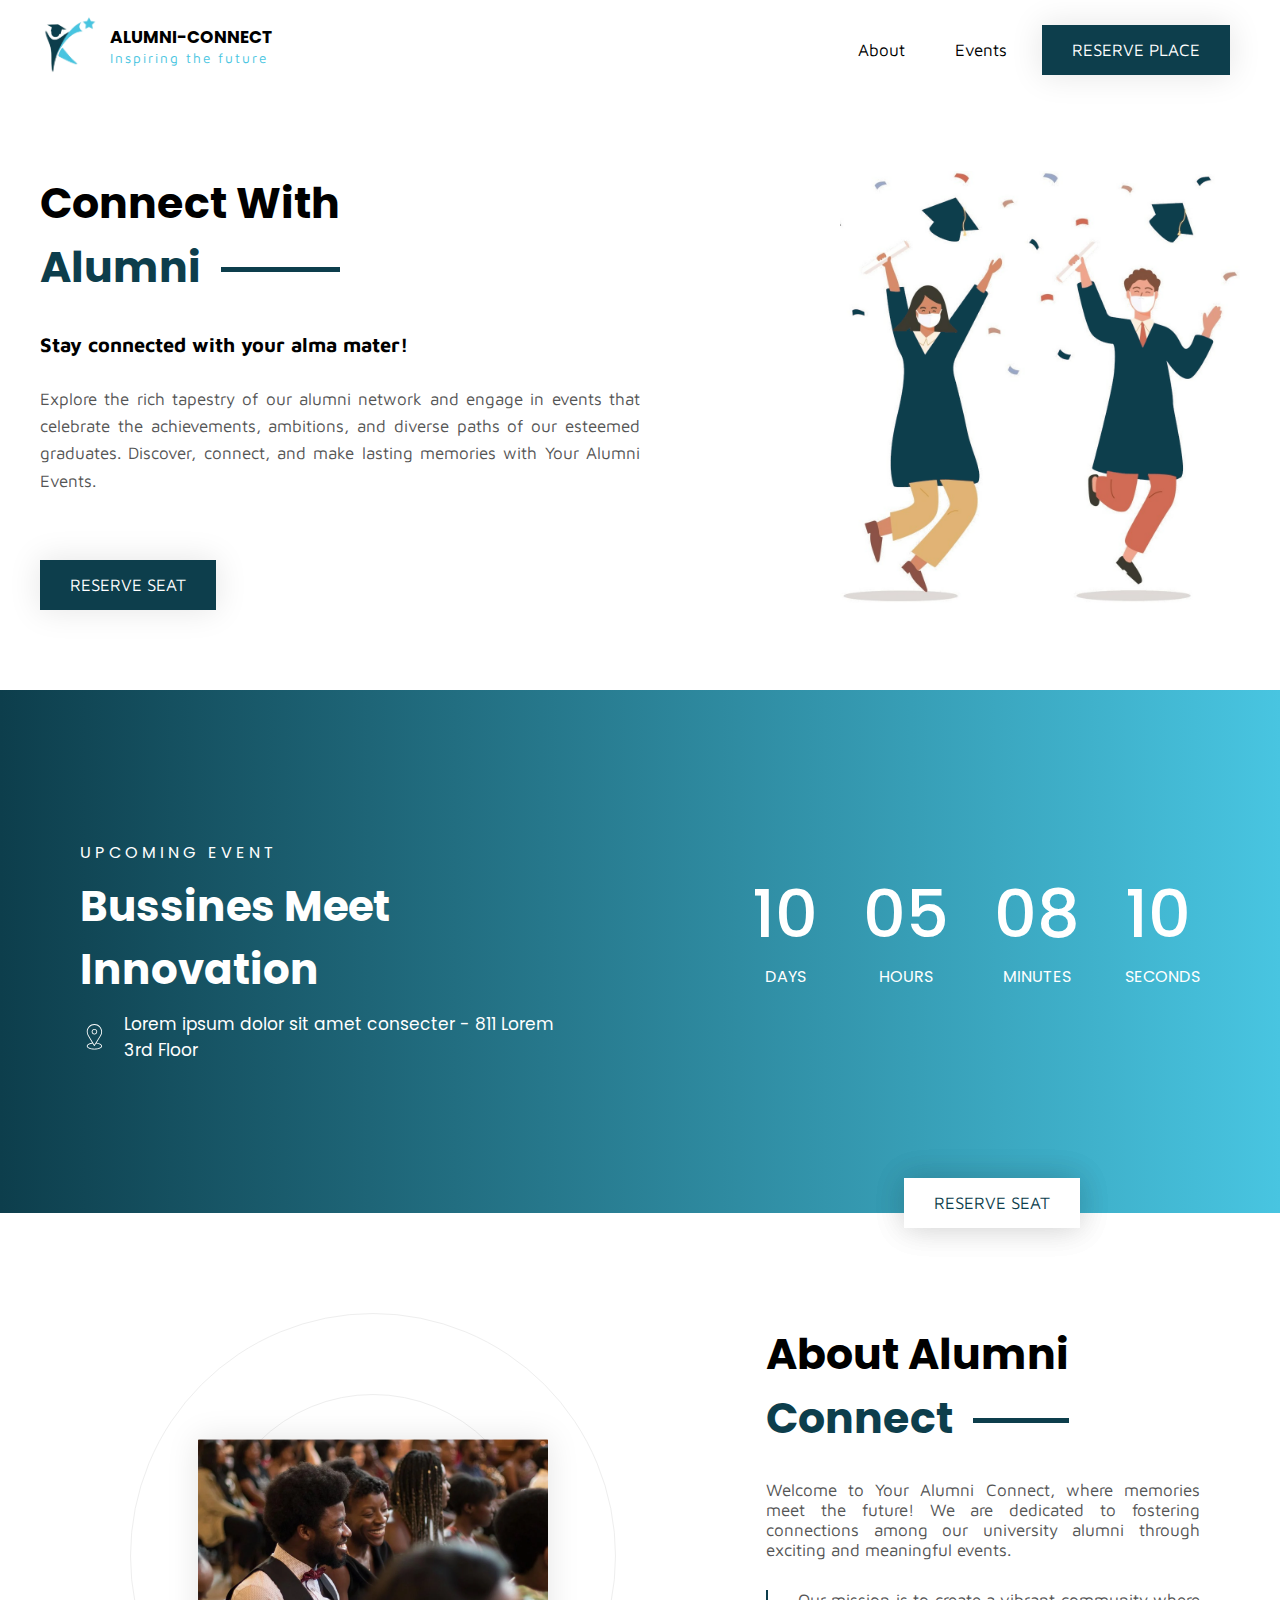
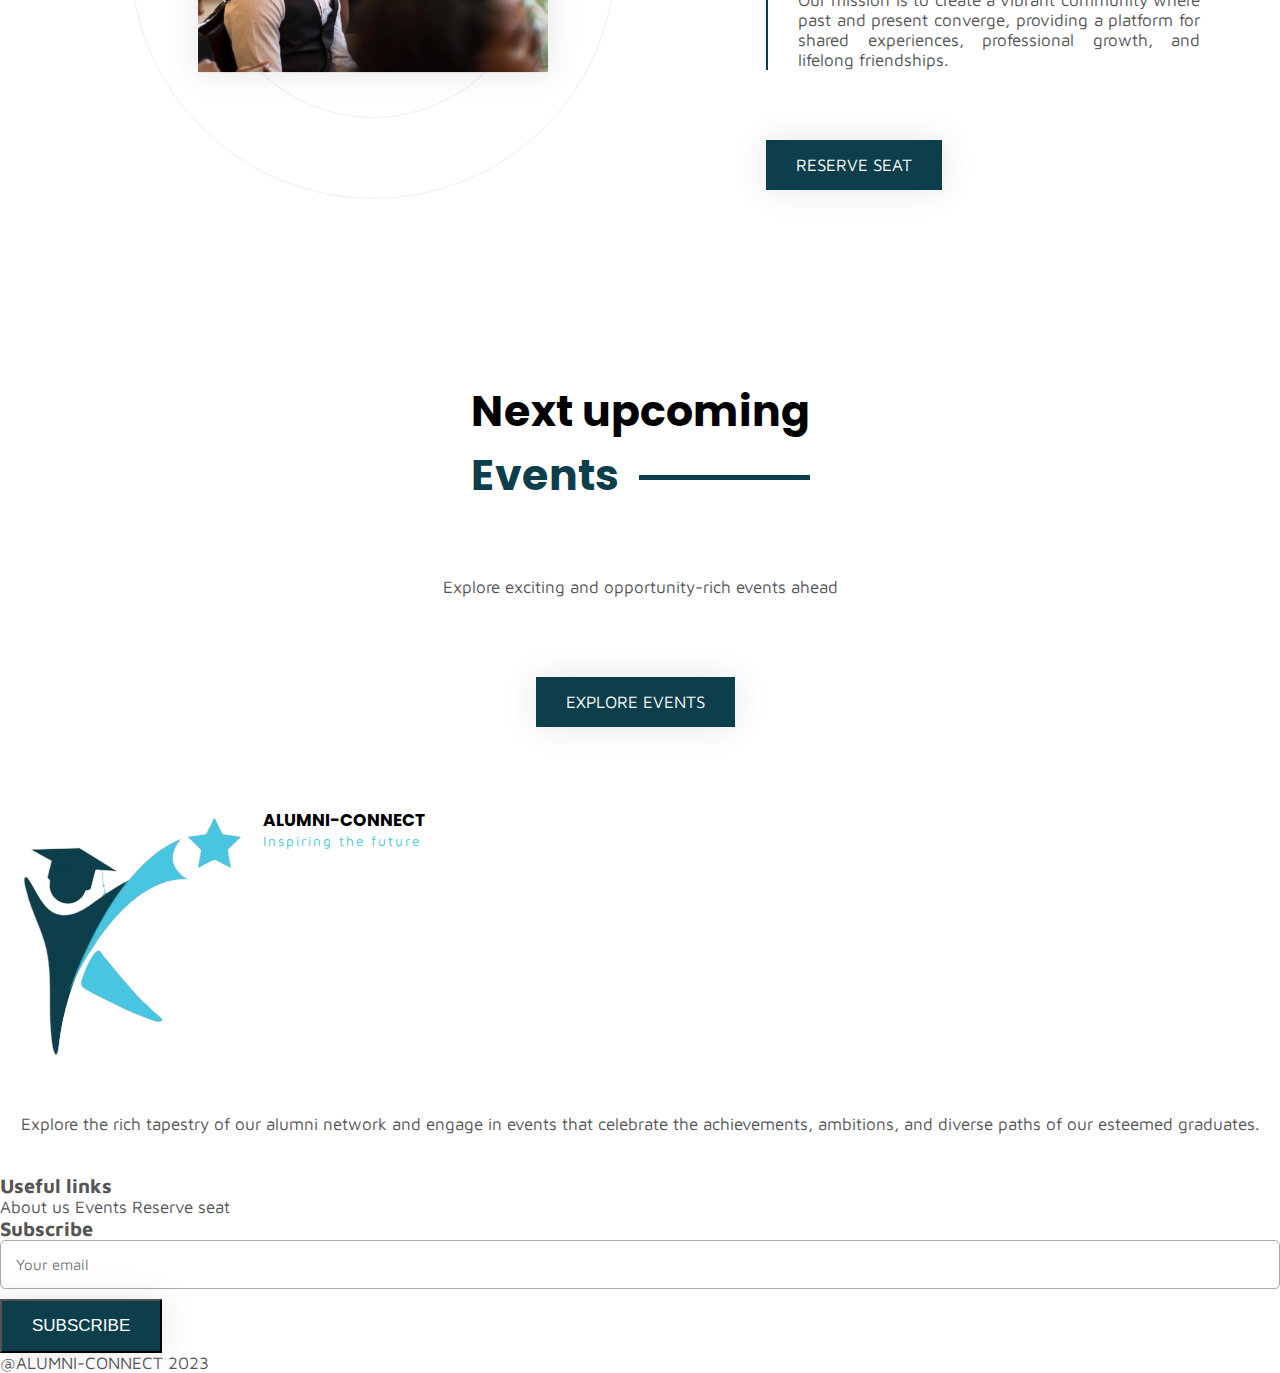
==== commit 2901dce1: "Update index.html" ====
--- a/index.html
+++ b/index.html
@@ -25,20 +25,22 @@
     <div class="body-container">
       <header class="header">
         <div class="content">
-          <div class="brand flex">
+          <a class="brand flex" href="./index.html">
             <img src="./images/logo.png" alt="Logo Image" />
             <div class="desc">
               <div class="site-name">ALUMNI-CONNECT</div>
               <div class="site-slogan">Inspiring the future</div>
             </div>
-          </div>
+          </a>
+          <label class="menu-bars" for="menuOpen">
+            <i class="fa fa-bars"></i>
+          </label>
+          <input type="checkbox" id="menuOpen" style="display: none" />
 
           <div class="links">
             <a href="./about-us.html">About </a>
             <a href="./events.html">Events</a>
-          </div>
-          <div>
-            <a href="#" class="btn-primary btn">Reserve place</a>
+            <a href="./reserve.html" class="btn-primary btn">Reserve place</a>
           </div>
         </div>
       </header>
@@ -80,7 +82,7 @@
           </div>
         </div>
       </section>
-
+      
       <section class="section upcoming-section">
         <div class="content flex items-center">
           <div class="event-details">
@@ -196,59 +198,55 @@
           <div class="events"></div>
 
           <div class="links">
-            <a href="reserve.html" class="btn btn-primary">Reserve seat</a>
+            <a href="events.html" class="btn btn-primary">Explore events</a>
           </div>
         </div>
       </section>
     </main>
 
     <footer>
-      <div class="newsletter">
-        <p>Subscribe to get events notifications</p>
-        <div class="input-div">
-          <input type="text" name="" placeholder="Your email address " />
-          <button class="btn">Subscribe</button>
-        </div>
-      </div>
-
       <div class="footer-body">
         <div class="left">
-          <div class="logo">
+          <a class="brand flex" href="./index.html">
             <img src="./images/logo.png" alt="Logo Image" />
-          </div>
-          <div class="links">
-            <a href="#">About us</a>
-            <a href="#">Events</a>
-            <a href="#">Reserve a place</a>
-            <a href="#">Contact us</a>
-          </div>
-          <div class="right">
-            <p>Find past activities memories here</p>
-            <div class="social-media">
-              <div class="facebook link">
-                <svg height="24" version="1.1" viewBox="0 0 512 512">
-                  <path
-                    d="M255.022,511.998l0.229,0.001l-0.079,0l-0.15,-0.001Zm1.806,0.001l-0.079,0l0.229,-0.001l-0.15,0.001Zm-2.588,-0.005l0.247,0.001l-0.142,0l-0.105,-0.001Zm3.415,0.001l-0.142,0l0.247,-0.001l-0.105,0.001Zm-4.169,-0.007l0.165,0.001l-0.132,-0.001l-0.033,0Zm4.995,0l-0.132,0.001l0.165,-0.001l-0.033,0Zm0.826,-0.009l-0.058,0.001l0.223,-0.003l-0.165,0.002Zm-6.779,-0.002l0.223,0.003l-0.058,-0.001l-0.165,-0.002Zm7.604,-0.01l-0.135,0.002l0.275,-0.004l-0.14,0.002Zm-8.404,-0.002l0.275,0.004l-0.135,-0.002l-0.14,-0.002Zm9.228,-0.012l-0.182,0.003l0.254,-0.005l-0.072,0.002Zm-9.984,-0.002l0.254,0.005l-0.182,-0.003l-0.072,-0.002Zm-0.937,-0.019l0.225,0.005l-0.04,-0.001l-0.185,-0.004Zm11.745,0.004l-0.04,0.001l0.225,-0.005l-0.185,0.004Zm-12.567,-0.025l0.309,0.008l-0.125,-0.003l-0.184,-0.005Zm13.39,0.005l-0.125,0.003l0.309,-0.008l-0.184,0.005Zm0.823,-0.022l-0.201,0.006l0.316,-0.009l-0.115,0.003Zm-14.967,-0.003l0.316,0.009l-0.201,-0.006l-0.115,-0.003Zm-0.72,-0.022l0.225,0.007l-0.212,-0.007l-0.194,-0.006l0.181,0.006Zm16.509,0l-0.212,0.007l0.225,-0.007l0.181,-0.006l-0.194,0.006Zm0.821,-0.027l-0.112,0.004l0.345,-0.012l-0.233,0.008Zm-18.371,-0.008l0.345,0.012l-0.112,-0.004l-0.233,-0.008Zm-0.749,-0.028l0.362,0.013l-0.201,-0.007l-0.161,-0.006Zm19.941,0.006l-0.201,0.007l0.362,-0.013l-0.161,0.006Zm-20.676,-0.036l0.354,0.015l-0.277,-0.011l-0.077,-0.004Zm21.495,0.004l-0.277,0.011l0.354,-0.015l-0.077,0.004Zm-22.525,-0.049l0.38,0.017l-0.093,-0.003l-0.287,-0.014Zm23.345,0.014l-0.093,0.003l0.38,-0.017l-0.287,0.014Zm-24.084,-0.048l0.394,0.018l-0.186,-0.008l-0.208,-0.01Zm24.902,0.01l-0.186,0.008l0.394,-0.018l-0.208,0.01Zm-25.63,-0.047l0.397,0.02l-0.279,-0.013l-0.118,-0.007Zm26.448,0.007l-0.279,0.013l0.397,-0.02l-0.118,0.007Zm0.818,-0.043l-0.362,0.019l0.321,-0.017l0.378,-0.021l-0.337,0.019Zm-27.925,0.002l0.321,0.017l-0.362,-0.019l-0.337,-0.019l0.378,0.021Zm28.741,-0.048l-0.16,0.009l0.406,-0.023l-0.246,0.014Zm-29.844,-0.014l0.406,0.023l-0.16,-0.009l-0.246,-0.014Zm-0.722,-0.043l0.405,0.024l-0.253,-0.014l-0.152,-0.01Zm31.382,0.01l-0.253,0.014l0.405,-0.024l-0.152,0.01Zm-32.071,-0.053l0.365,0.023l-0.34,-0.021l-0.342,-0.022l0.317,0.02Zm32.887,0.002l-0.34,0.021l0.365,-0.023l0.317,-0.02l-0.342,0.022Zm0.814,-0.053l-0.122,0.008l0.387,-0.026l-0.265,0.018Zm-34.755,-0.018l0.387,0.026l-0.122,-0.008l-0.265,-0.018Zm-0.721,-0.05l0.38,0.027l-0.208,-0.014l-0.172,-0.013Zm36.29,0.013l-0.208,0.014l0.38,-0.027l-0.172,0.013Zm-37.009,-0.064l0.349,0.025l-0.271,-0.019l-0.078,-0.006Zm37.822,0.006l-0.271,0.019l0.349,-0.025l-0.078,0.006Zm-38.789,-0.079l0.306,0.023l-0.074,-0.005l-0.232,-0.018Zm39.602,0.018l-0.074,0.005l0.306,-0.023l-0.232,0.018Zm0.811,-0.063l-0.146,0.011l0.311,-0.025l-0.165,0.014Zm-41.157,-0.014l0.311,0.025l-0.146,-0.011l-0.165,-0.014Zm-0.725,-0.059l0.264,0.022l-0.186,-0.015l-0.078,-0.007Zm42.694,0.007l-0.186,0.015l0.264,-0.022l-0.078,0.007Zm-43.492,-0.074l0.079,0.007l-0.013,-0.001l-0.066,-0.006Zm44.302,0.006l-0.013,0.001l0.079,-0.007l-0.066,0.006Zm0.81,-0.071l-0.072,0.006l0.181,-0.016l-0.109,0.01Zm-45.965,-0.01l0.181,0.016l-0.072,-0.006l-0.109,-0.01Zm-0.75,-0.068l0.135,0.013l-0.084,-0.008l-0.051,-0.005Zm47.523,0.005l-0.084,0.008l0.135,-0.013l-0.051,0.005Zm-63.736,-2.025c-122.319,-19.226 -216,-125.203 -216,-252.887c0,-141.29 114.71,-256 256,-256c141.29,0 256,114.71 256,256c0,127.684 -93.681,233.661 -216,252.887l0,-178.887l59.65,0l11.35,-74l-71,0l0,-48.021c0,-20.245 9.918,-39.979 41.719,-39.979l32.281,0l0,-63c0,0 -29.296,-5 -57.305,-5c-58.476,0 -96.695,35.44 -96.695,99.6l0,56.4l-65,0l0,74l65,0l0,178.887Z"
-                  />
-                </svg>
-              </div>
-              <div class="facebook link">
-                <svg height="24" version="1.1" viewBox="0 0 512 512">
-                  <path
-                    d="M255.022,511.998l0.229,0.001l-0.079,0l-0.15,-0.001Zm1.806,0.001l-0.079,0l0.229,-0.001l-0.15,0.001Zm-2.588,-0.005l0.247,0.001l-0.142,0l-0.105,-0.001Zm3.415,0.001l-0.142,0l0.247,-0.001l-0.105,0.001Zm-4.169,-0.007l0.165,0.001l-0.132,-0.001l-0.033,0Zm4.995,0l-0.132,0.001l0.165,-0.001l-0.033,0Zm0.826,-0.009l-0.058,0.001l0.223,-0.003l-0.165,0.002Zm-6.779,-0.002l0.223,0.003l-0.058,-0.001l-0.165,-0.002Zm7.604,-0.01l-0.135,0.002l0.275,-0.004l-0.14,0.002Zm-8.404,-0.002l0.275,0.004l-0.135,-0.002l-0.14,-0.002Zm9.228,-0.012l-0.182,0.003l0.254,-0.005l-0.072,0.002Zm-9.984,-0.002l0.254,0.005l-0.182,-0.003l-0.072,-0.002Zm-0.937,-0.019l0.225,0.005l-0.04,-0.001l-0.185,-0.004Zm11.745,0.004l-0.04,0.001l0.225,-0.005l-0.185,0.004Zm-12.567,-0.025l0.309,0.008l-0.125,-0.003l-0.184,-0.005Zm13.39,0.005l-0.125,0.003l0.309,-0.008l-0.184,0.005Zm0.823,-0.022l-0.201,0.006l0.316,-0.009l-0.115,0.003Zm-14.967,-0.003l0.316,0.009l-0.201,-0.006l-0.115,-0.003Zm-0.72,-0.022l0.225,0.007l-0.212,-0.007l-0.194,-0.006l0.181,0.006Zm16.509,0l-0.212,0.007l0.225,-0.007l0.181,-0.006l-0.194,0.006Zm0.821,-0.027l-0.112,0.004l0.345,-0.012l-0.233,0.008Zm-18.371,-0.008l0.345,0.012l-0.112,-0.004l-0.233,-0.008Zm-0.749,-0.028l0.362,0.013l-0.201,-0.007l-0.161,-0.006Zm19.941,0.006l-0.201,0.007l0.362,-0.013l-0.161,0.006Zm-20.676,-0.036l0.354,0.015l-0.277,-0.011l-0.077,-0.004Zm21.495,0.004l-0.277,0.011l0.354,-0.015l-0.077,0.004Zm-22.525,-0.049l0.38,0.017l-0.093,-0.003l-0.287,-0.014Zm23.345,0.014l-0.093,0.003l0.38,-0.017l-0.287,0.014Zm-24.084,-0.048l0.394,0.018l-0.186,-0.008l-0.208,-0.01Zm24.902,0.01l-0.186,0.008l0.394,-0.018l-0.208,0.01Zm-25.63,-0.047l0.397,0.02l-0.279,-0.013l-0.118,-0.007Zm26.448,0.007l-0.279,0.013l0.397,-0.02l-0.118,0.007Zm0.818,-0.043l-0.362,0.019l0.321,-0.017l0.378,-0.021l-0.337,0.019Zm-27.925,0.002l0.321,0.017l-0.362,-0.019l-0.337,-0.019l0.378,0.021Zm28.741,-0.048l-0.16,0.009l0.406,-0.023l-0.246,0.014Zm-29.844,-0.014l0.406,0.023l-0.16,-0.009l-0.246,-0.014Zm-0.722,-0.043l0.405,0.024l-0.253,-0.014l-0.152,-0.01Zm31.382,0.01l-0.253,0.014l0.405,-0.024l-0.152,0.01Zm-32.071,-0.053l0.365,0.023l-0.34,-0.021l-0.342,-0.022l0.317,0.02Zm32.887,0.002l-0.34,0.021l0.365,-0.023l0.317,-0.02l-0.342,0.022Zm0.814,-0.053l-0.122,0.008l0.387,-0.026l-0.265,0.018Zm-34.755,-0.018l0.387,0.026l-0.122,-0.008l-0.265,-0.018Zm-0.721,-0.05l0.38,0.027l-0.208,-0.014l-0.172,-0.013Zm36.29,0.013l-0.208,0.014l0.38,-0.027l-0.172,0.013Zm-37.009,-0.064l0.349,0.025l-0.271,-0.019l-0.078,-0.006Zm37.822,0.006l-0.271,0.019l0.349,-0.025l-0.078,0.006Zm-38.789,-0.079l0.306,0.023l-0.074,-0.005l-0.232,-0.018Zm39.602,0.018l-0.074,0.005l0.306,-0.023l-0.232,0.018Zm0.811,-0.063l-0.146,0.011l0.311,-0.025l-0.165,0.014Zm-41.157,-0.014l0.311,0.025l-0.146,-0.011l-0.165,-0.014Zm-0.725,-0.059l0.264,0.022l-0.186,-0.015l-0.078,-0.007Zm42.694,0.007l-0.186,0.015l0.264,-0.022l-0.078,0.007Zm-43.492,-0.074l0.079,0.007l-0.013,-0.001l-0.066,-0.006Zm44.302,0.006l-0.013,0.001l0.079,-0.007l-0.066,0.006Zm0.81,-0.071l-0.072,0.006l0.181,-0.016l-0.109,0.01Zm-45.965,-0.01l0.181,0.016l-0.072,-0.006l-0.109,-0.01Zm-0.75,-0.068l0.135,0.013l-0.084,-0.008l-0.051,-0.005Zm47.523,0.005l-0.084,0.008l0.135,-0.013l-0.051,0.005Zm-63.736,-2.025c-122.319,-19.226 -216,-125.203 -216,-252.887c0,-141.29 114.71,-256 256,-256c141.29,0 256,114.71 256,256c0,127.684 -93.681,233.661 -216,252.887l0,-178.887l59.65,0l11.35,-74l-71,0l0,-48.021c0,-20.245 9.918,-39.979 41.719,-39.979l32.281,0l0,-63c0,0 -29.296,-5 -57.305,-5c-58.476,0 -96.695,35.44 -96.695,99.6l0,56.4l-65,0l0,74l65,0l0,178.887Z"
-                  />
-                </svg>
-              </div>
-              <div class="facebook link">
-                <svg height="24" version="1.1" viewBox="0 0 512 512">
-                  <path
-                    d="M255.022,511.998l0.229,0.001l-0.079,0l-0.15,-0.001Zm1.806,0.001l-0.079,0l0.229,-0.001l-0.15,0.001Zm-2.588,-0.005l0.247,0.001l-0.142,0l-0.105,-0.001Zm3.415,0.001l-0.142,0l0.247,-0.001l-0.105,0.001Zm-4.169,-0.007l0.165,0.001l-0.132,-0.001l-0.033,0Zm4.995,0l-0.132,0.001l0.165,-0.001l-0.033,0Zm0.826,-0.009l-0.058,0.001l0.223,-0.003l-0.165,0.002Zm-6.779,-0.002l0.223,0.003l-0.058,-0.001l-0.165,-0.002Zm7.604,-0.01l-0.135,0.002l0.275,-0.004l-0.14,0.002Zm-8.404,-0.002l0.275,0.004l-0.135,-0.002l-0.14,-0.002Zm9.228,-0.012l-0.182,0.003l0.254,-0.005l-0.072,0.002Zm-9.984,-0.002l0.254,0.005l-0.182,-0.003l-0.072,-0.002Zm-0.937,-0.019l0.225,0.005l-0.04,-0.001l-0.185,-0.004Zm11.745,0.004l-0.04,0.001l0.225,-0.005l-0.185,0.004Zm-12.567,-0.025l0.309,0.008l-0.125,-0.003l-0.184,-0.005Zm13.39,0.005l-0.125,0.003l0.309,-0.008l-0.184,0.005Zm0.823,-0.022l-0.201,0.006l0.316,-0.009l-0.115,0.003Zm-14.967,-0.003l0.316,0.009l-0.201,-0.006l-0.115,-0.003Zm-0.72,-0.022l0.225,0.007l-0.212,-0.007l-0.194,-0.006l0.181,0.006Zm16.509,0l-0.212,0.007l0.225,-0.007l0.181,-0.006l-0.194,0.006Zm0.821,-0.027l-0.112,0.004l0.345,-0.012l-0.233,0.008Zm-18.371,-0.008l0.345,0.012l-0.112,-0.004l-0.233,-0.008Zm-0.749,-0.028l0.362,0.013l-0.201,-0.007l-0.161,-0.006Zm19.941,0.006l-0.201,0.007l0.362,-0.013l-0.161,0.006Zm-20.676,-0.036l0.354,0.015l-0.277,-0.011l-0.077,-0.004Zm21.495,0.004l-0.277,0.011l0.354,-0.015l-0.077,0.004Zm-22.525,-0.049l0.38,0.017l-0.093,-0.003l-0.287,-0.014Zm23.345,0.014l-0.093,0.003l0.38,-0.017l-0.287,0.014Zm-24.084,-0.048l0.394,0.018l-0.186,-0.008l-0.208,-0.01Zm24.902,0.01l-0.186,0.008l0.394,-0.018l-0.208,0.01Zm-25.63,-0.047l0.397,0.02l-0.279,-0.013l-0.118,-0.007Zm26.448,0.007l-0.279,0.013l0.397,-0.02l-0.118,0.007Zm0.818,-0.043l-0.362,0.019l0.321,-0.017l0.378,-0.021l-0.337,0.019Zm-27.925,0.002l0.321,0.017l-0.362,-0.019l-0.337,-0.019l0.378,0.021Zm28.741,-0.048l-0.16,0.009l0.406,-0.023l-0.246,0.014Zm-29.844,-0.014l0.406,0.023l-0.16,-0.009l-0.246,-0.014Zm-0.722,-0.043l0.405,0.024l-0.253,-0.014l-0.152,-0.01Zm31.382,0.01l-0.253,0.014l0.405,-0.024l-0.152,0.01Zm-32.071,-0.053l0.365,0.023l-0.34,-0.021l-0.342,-0.022l0.317,0.02Zm32.887,0.002l-0.34,0.021l0.365,-0.023l0.317,-0.02l-0.342,0.022Zm0.814,-0.053l-0.122,0.008l0.387,-0.026l-0.265,0.018Zm-34.755,-0.018l0.387,0.026l-0.122,-0.008l-0.265,-0.018Zm-0.721,-0.05l0.38,0.027l-0.208,-0.014l-0.172,-0.013Zm36.29,0.013l-0.208,0.014l0.38,-0.027l-0.172,0.013Zm-37.009,-0.064l0.349,0.025l-0.271,-0.019l-0.078,-0.006Zm37.822,0.006l-0.271,0.019l0.349,-0.025l-0.078,0.006Zm-38.789,-0.079l0.306,0.023l-0.074,-0.005l-0.232,-0.018Zm39.602,0.018l-0.074,0.005l0.306,-0.023l-0.232,0.018Zm0.811,-0.063l-0.146,0.011l0.311,-0.025l-0.165,0.014Zm-41.157,-0.014l0.311,0.025l-0.146,-0.011l-0.165,-0.014Zm-0.725,-0.059l0.264,0.022l-0.186,-0.015l-0.078,-0.007Zm42.694,0.007l-0.186,0.015l0.264,-0.022l-0.078,0.007Zm-43.492,-0.074l0.079,0.007l-0.013,-0.001l-0.066,-0.006Zm44.302,0.006l-0.013,0.001l0.079,-0.007l-0.066,0.006Zm0.81,-0.071l-0.072,0.006l0.181,-0.016l-0.109,0.01Zm-45.965,-0.01l0.181,0.016l-0.072,-0.006l-0.109,-0.01Zm-0.75,-0.068l0.135,0.013l-0.084,-0.008l-0.051,-0.005Zm47.523,0.005l-0.084,0.008l0.135,-0.013l-0.051,0.005Zm-63.736,-2.025c-122.319,-19.226 -216,-125.203 -216,-252.887c0,-141.29 114.71,-256 256,-256c141.29,0 256,114.71 256,256c0,127.684 -93.681,233.661 -216,252.887l0,-178.887l59.65,0l11.35,-74l-71,0l0,-48.021c0,-20.245 9.918,-39.979 41.719,-39.979l32.281,0l0,-63c0,0 -29.296,-5 -57.305,-5c-58.476,0 -96.695,35.44 -96.695,99.6l0,56.4l-65,0l0,74l65,0l0,178.887Z"
-                  />
-                </svg>
-              </div>
-            </div>
-          </div>
-        </div>
+            <div class="desc">
+              <div class="site-name">ALUMNI-CONNECT</div>
+              <div class="site-slogan">Inspiring the future</div>
+            </div>
+          </a>
+          <p class="p">
+            Explore the rich tapestry of our alumni network and engage in events
+            that celebrate the achievements, ambitions, and diverse paths of our
+            esteemed graduates.
+          </p>
+          <div class="social-links flex">
+            <a href="#">
+              <i class="fa-brands fa-facebook"></i>
+            </a>
+            <a href="#"><i class="fab fa-twitter"></i></a>
+            <a href="#"><i class="fab fa-linkedin"></i></a>
+            <a href="#"><i class="fab fa-instagram"></i></a>
+          </div>
+        </div>
+        <div class="useful-links">
+          <h3>Useful links</h3>
+          <a href="./about-us.html">About us</a>
+          <a href="./events.html">Events</a>
+          <a href="./reserve.html">Reserve seat</a>
+        </div>
+        <div class="right">
+          <h3>Subscribe</h3>
+
+          <form action="">
+            <div class="input">
+              <input type="email" placeholder="Your email" type="email" id="" />
+            </div>
+            <div class="links">
+              <button type="submit" class="btn btn-primary">Subscribe</button>
+            </div>
+          </form>
+        </div>
+        <div class="bottom">@ALUMNI-CONNECT 2023</div>
       </div>
     </footer>
 
